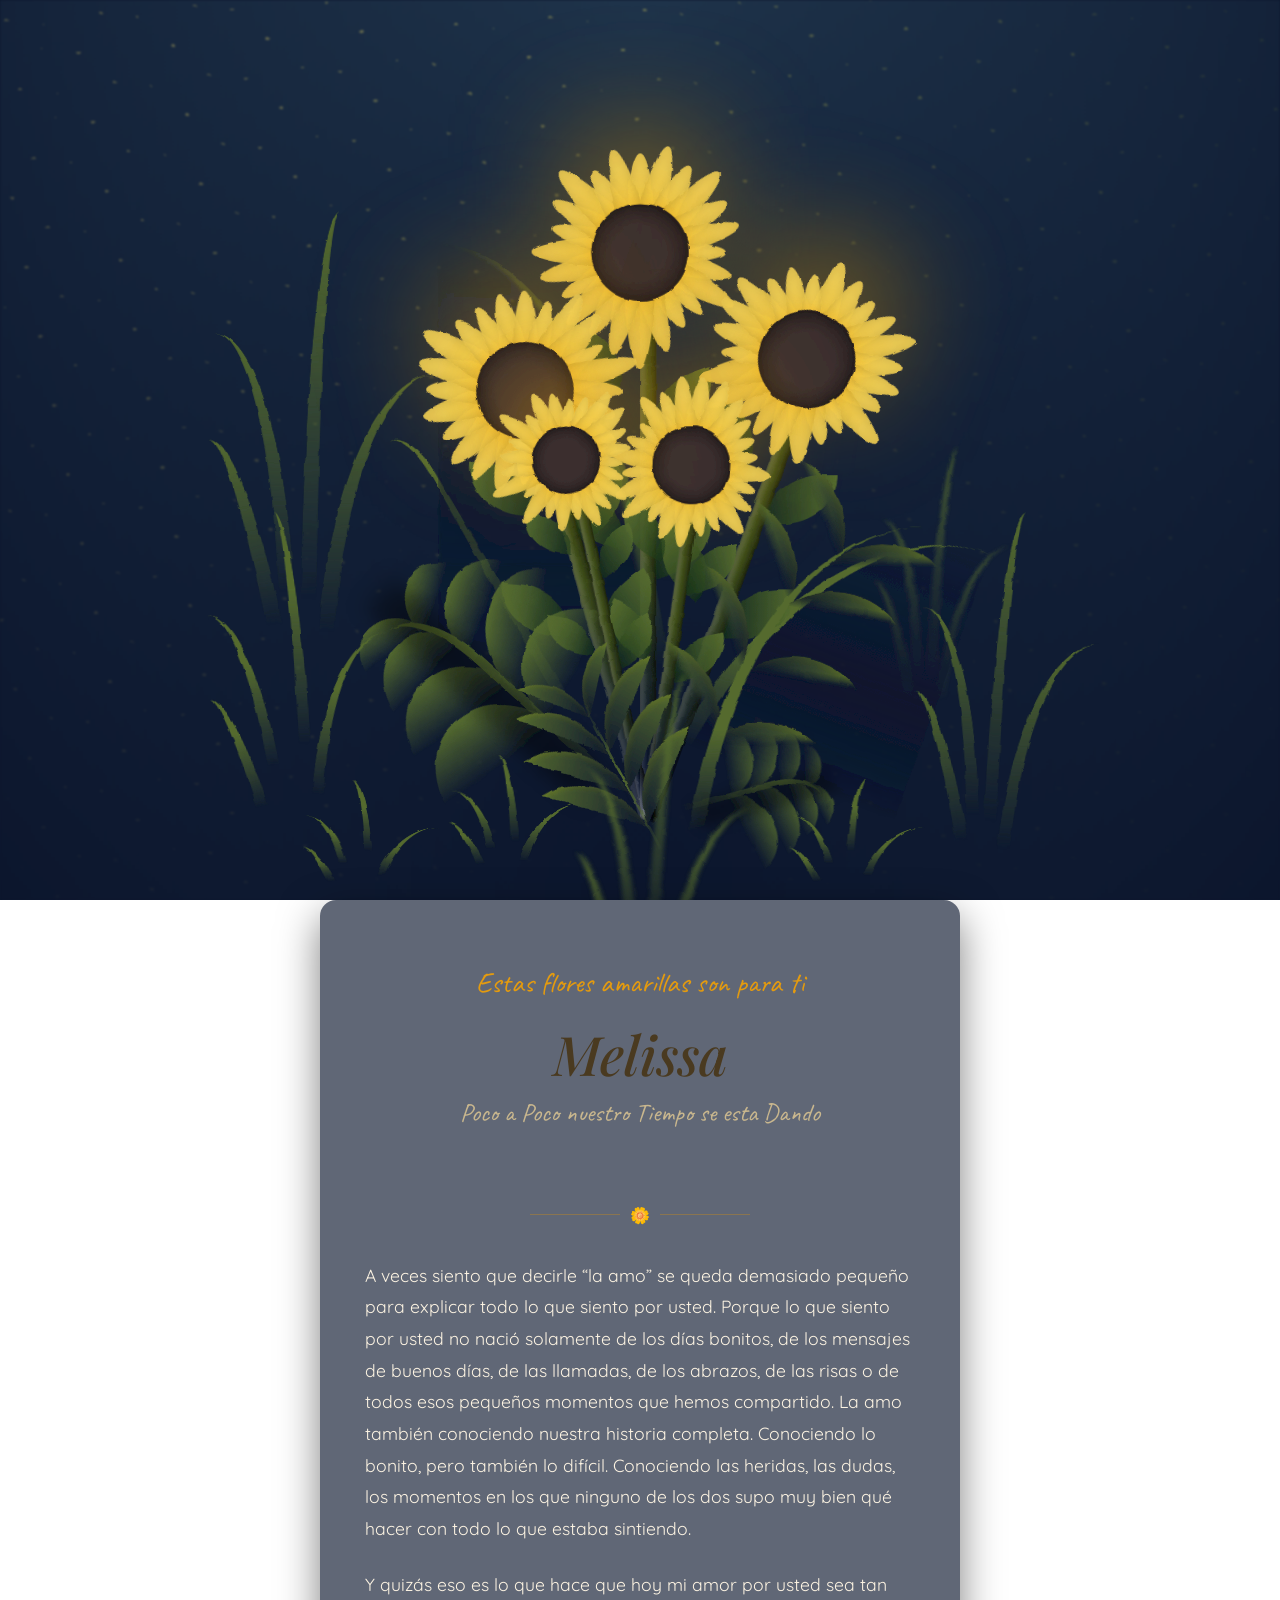
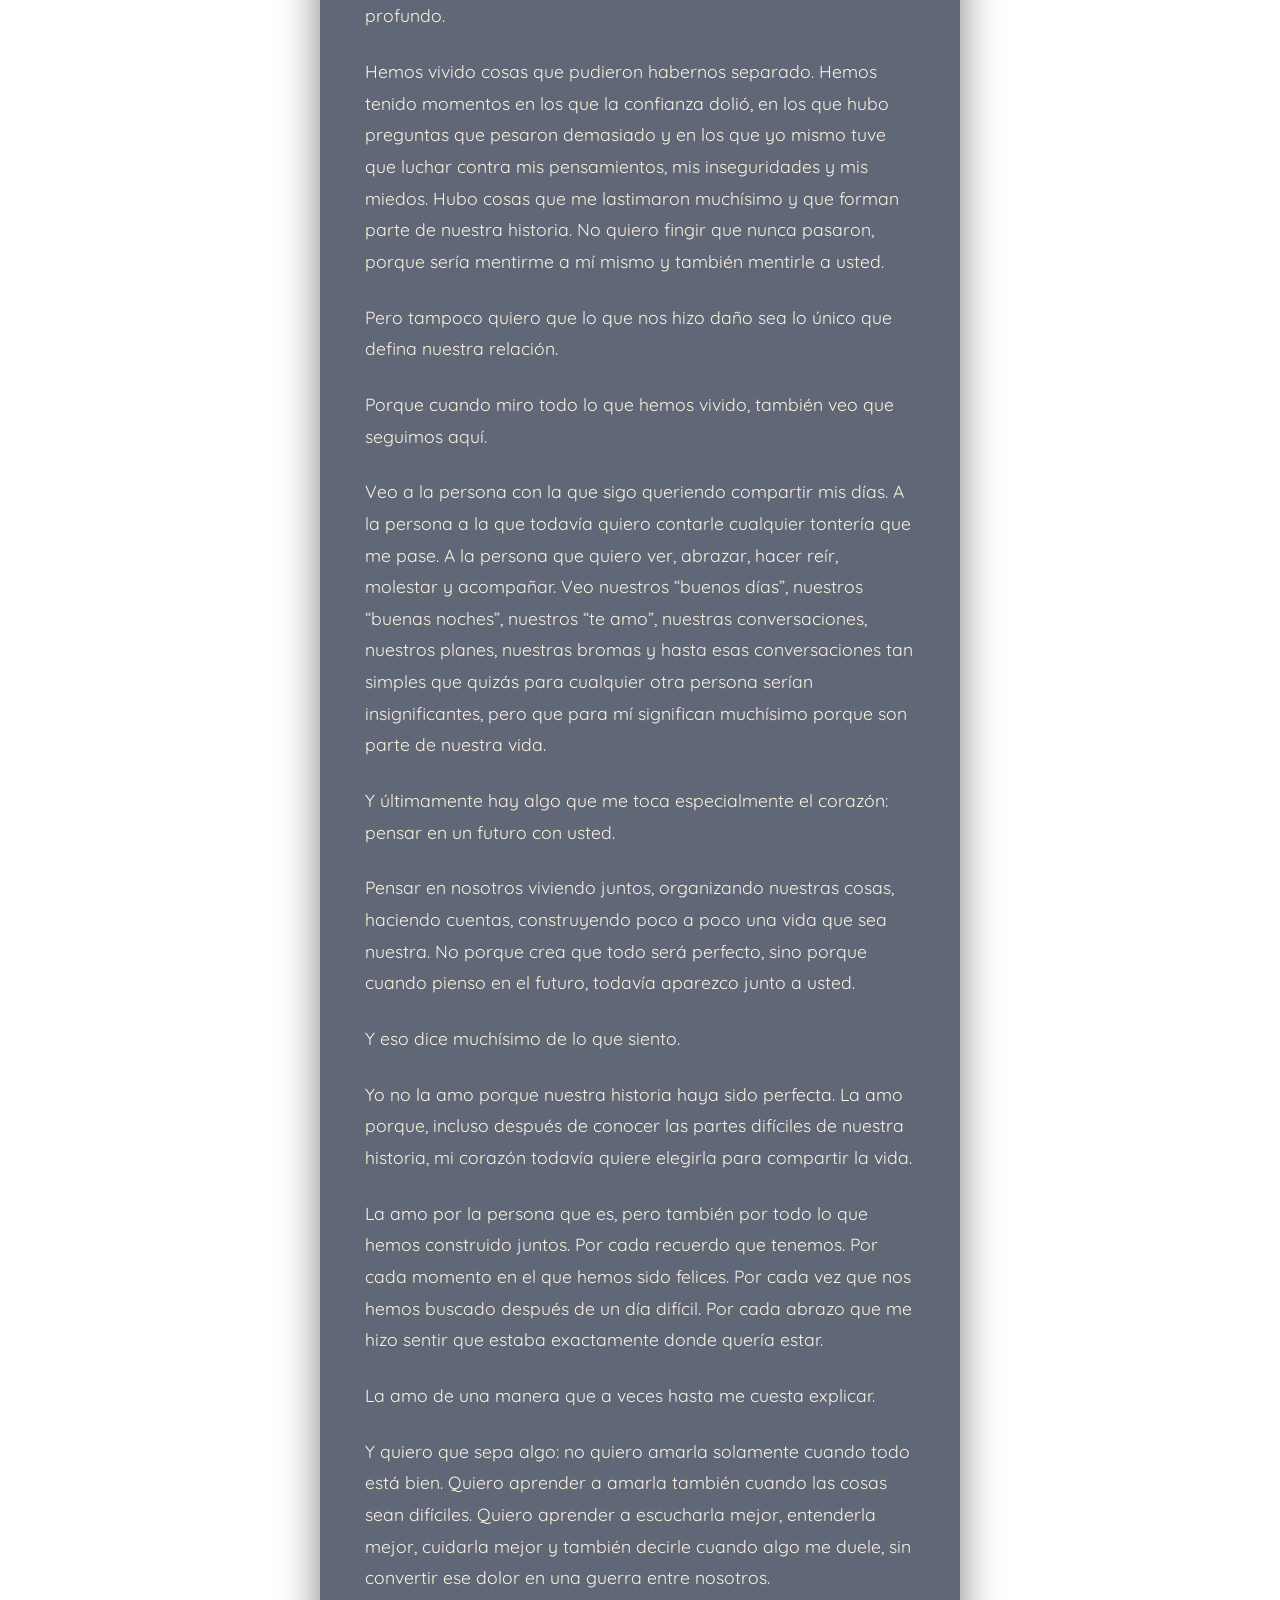
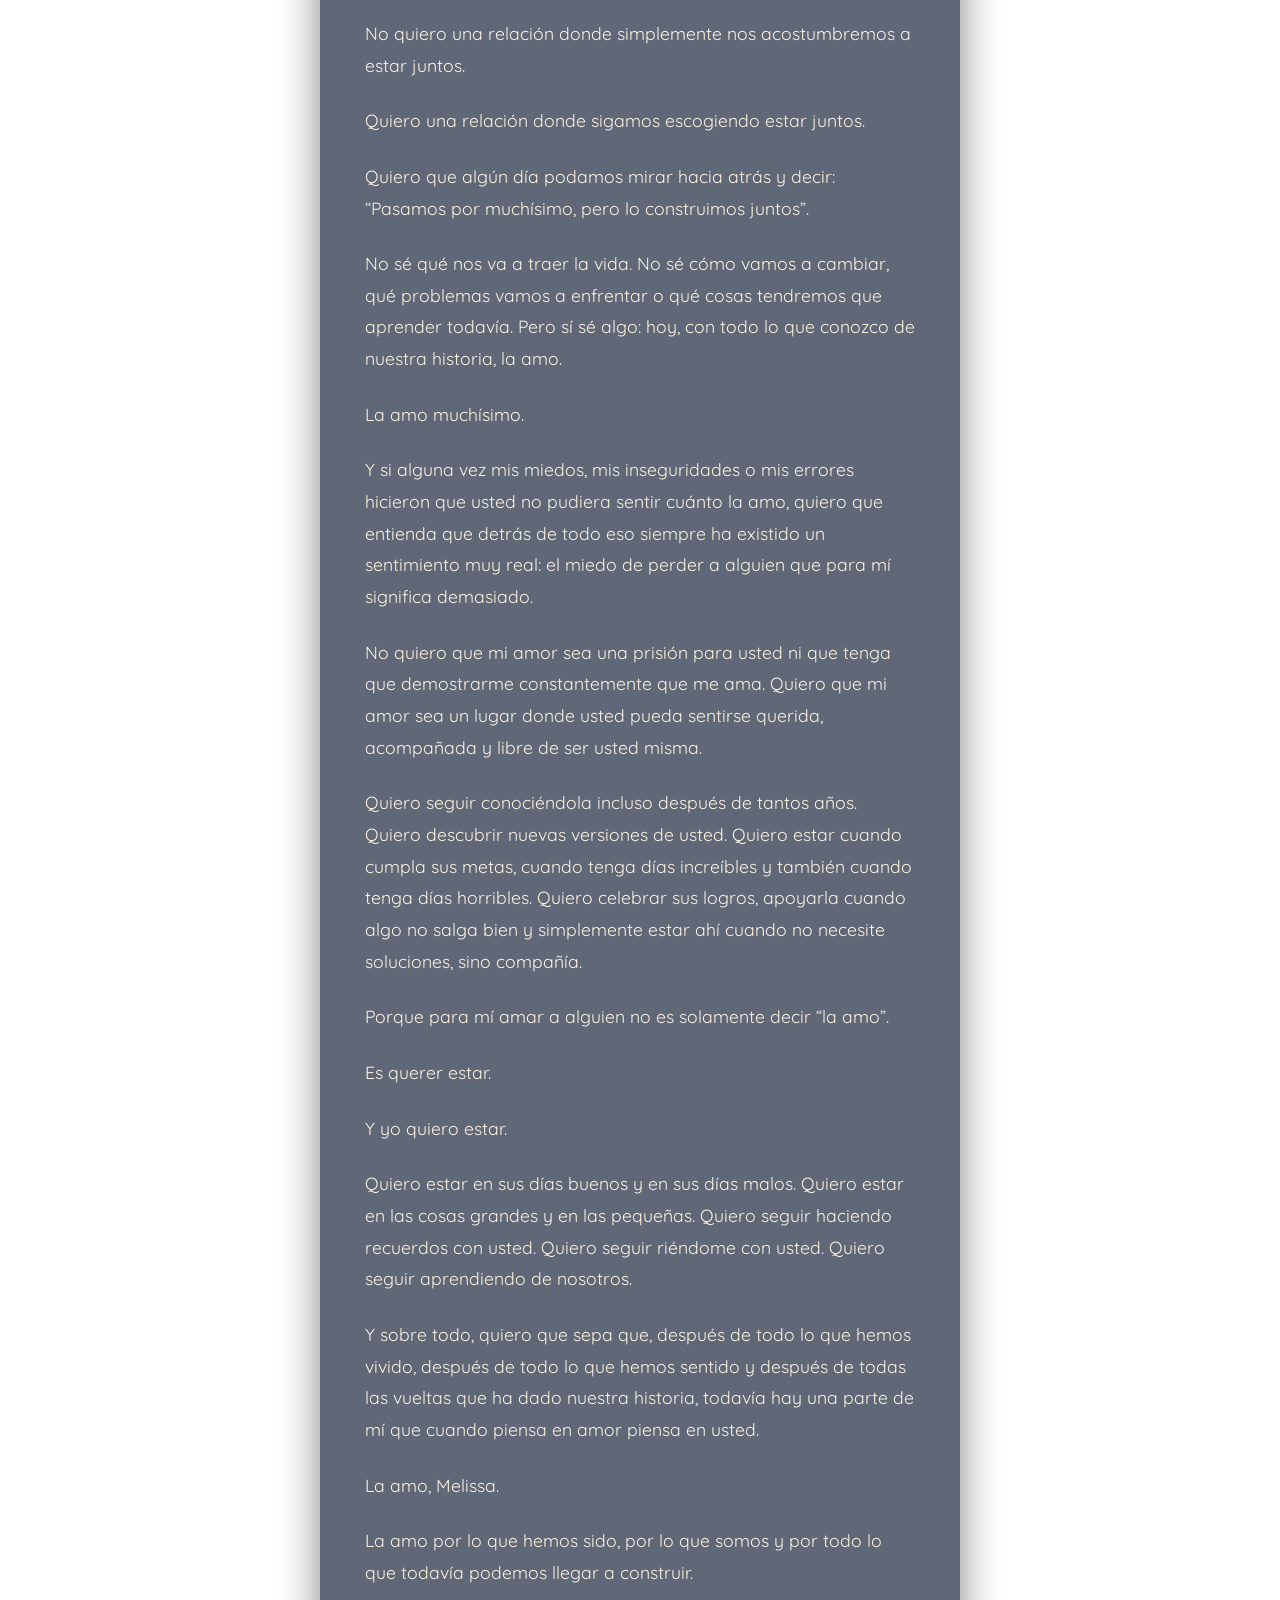
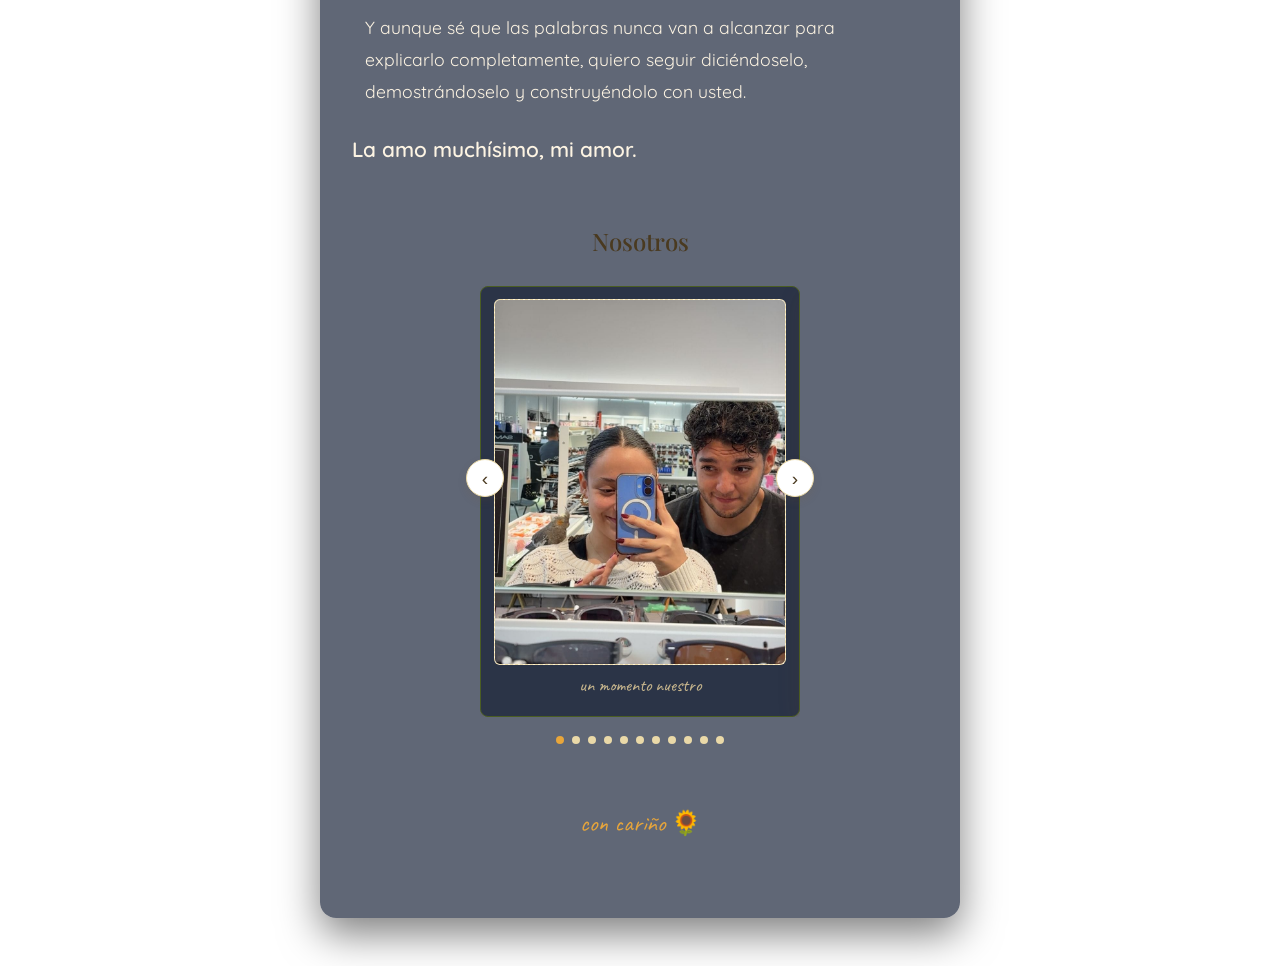
==== index.html @ 6f01a4aa "feat: carta de amor melissa con girasoles van gogh" ====
<!DOCTYPE html>
<html lang="es">

<head>
  <meta charset="UTF-8">
  <meta name="viewport" content="width=device-width, initial-scale=1, viewport-fit=cover">
  <title>Para Melissa</title>
  <link rel="preconnect" href="https://fonts.googleapis.com">
  <link rel="preconnect" href="https://fonts.gstatic.com" crossorigin>
  <link
    href="https://fonts.googleapis.com/css2?family=Playfair+Display:ital,wght@0,500;0,600;1,500&family=Quicksand:wght@400;500;600&family=Caveat:wght@500;600&display=swap"
    rel="stylesheet">
  <link rel="stylesheet" href="van-gogh.css">
  <style>
    :root {
      --bg: #FFFBF1;
      --bg-soft: #FFF3D6;
      --ink: #4A3A20;
      --ink-soft: #8A7550;
      --petal: #F6C445;
      --petal-deep: #E8A63B;
      --center: #7A4E23;
      --leaf: #7A9459;
      --card: #FFFFFF;
      --line: #EAD9A8;
    }

    @media (prefers-color-scheme: dark) {
      :root:not([data-theme="light"]) {
        --bg: #241A0E;
        --bg-soft: #2E2110;
        --ink: #F5E9CE;
        --ink-soft: #C9B78E;
        --petal: #F2C24B;
        --petal-deep: #D99A2E;
        --center: #5A3A1C;
        --leaf: #6E8A52;
        --card: #2C2113;
        --line: #4A3A20;
      }
    }

    :root[data-theme="dark"] {
      --bg: #241A0E;
      --bg-soft: #2E2110;
      --ink: #F5E9CE;
      --ink-soft: #C9B78E;
      --petal: #F2C24B;
      --petal-deep: #D99A2E;
      --center: #5A3A1C;
      --leaf: #6E8A52;
      --card: #2C2113;
      --line: #4A3A20;
    }

    * {
      box-sizing: border-box;
    }

    html {
      scroll-padding-top: env(safe-area-inset-top, 0px);
    }

    body {
      margin: 0;
      background: transparent;
      color: #F5E9CE;
      font-family: 'Quicksand', sans-serif;
      padding-top: env(safe-area-inset-top, 0px);
      padding-bottom: env(safe-area-inset-bottom, 0px);
      overflow-x: hidden;
      position: relative;
    }

    .petal-field {
      position: fixed;
      inset: 0;
      pointer-events: none;
      z-index: 0;
    }

    .petal {
      position: absolute;
      top: -40px;
      opacity: 0.55;
      animation: fall linear infinite;
    }

    @keyframes fall {
      to {
        transform: translateY(110vh) rotate(300deg);
      }
    }

    @media (prefers-reduced-motion: reduce) {
      .petal {
        animation: none;
        display: none;
      }
    }

    main {
      position: relative;
      z-index: 1;
      max-width: 640px;
      margin: 100vh auto 3rem auto;
      padding: 4rem 2rem 5rem;
      background: rgba(12, 22, 45, 0.65);
      backdrop-filter: blur(8px);
      border-radius: 16px;
      box-shadow: 0 16px 40px rgba(0, 0, 0, 0.5);
      color: #F5E9CE;
    }

    main * {
      color: inherit;
    }

    .subtitle,
    .frame-caption {
      color: #C9B78E !important;
    }

    .divider {
      color: #8A7550 !important;
    }

    .divider .line {
      background: #8A7550 !important;
    }

    .frame {
      background: rgba(30, 40, 60, 0.8) !important;
      border-color: #4A5D23 !important;
    }

    header.hero {
      text-align: center;
      padding-bottom: 2.5rem;
    }

    .flower-mark {
      width: 200px;
      height: 200px;
      margin: 0 auto 1.25rem;
      filter: drop-shadow(0 12px 24px rgba(122, 78, 35, 0.25));
      animation: float-flower 6s ease-in-out infinite;
      transition: filter 0.3s ease;
    }

    .flower-mark:hover {
      filter: drop-shadow(0 16px 32px rgba(232, 166, 59, 0.4)) brightness(1.05);
    }

    @keyframes float-flower {

      0%,
      100% {
        transform: translateY(0) rotate(0deg) scale(1);
      }

      50% {
        transform: translateY(-10px) rotate(4deg) scale(1.02);
      }
    }

    .fade-in {
      opacity: 0;
      animation: fadeIn 1.2s ease-out forwards;
    }

    .delay-1 {
      animation-delay: 0.2s;
    }

    .delay-2 {
      animation-delay: 0.4s;
    }

    .delay-3 {
      animation-delay: 0.6s;
    }

    .delay-4 {
      animation-delay: 0.8s;
    }

    @keyframes fadeIn {
      from {
        opacity: 0;
        transform: translateY(20px);
      }

      to {
        opacity: 1;
        transform: translateY(0);
      }
    }

    h1 {
      font-family: 'Playfair Display', serif;
      font-style: italic;
      font-weight: 500;
      font-size: clamp(2.4rem, 9vw, 3.4rem);
      margin: 0;
      color: var(--ink);
    }

    .subtitle {
      font-family: 'Caveat', cursive;
      font-size: 1.6rem;
      color: var(--petal-deep);
      margin-top: 0.4rem;
    }

    .divider {
      display: flex;
      align-items: center;
      justify-content: center;
      gap: 0.6rem;
      margin: 2.2rem 0;
      color: var(--line);
    }

    .divider .line {
      flex: 1;
      max-width: 90px;
      height: 1px;
      background: var(--line);
    }

    .quote {
      text-align: center;
      font-family: 'Playfair Display', serif;
      font-size: clamp(1.3rem, 5vw, 1.7rem);
      line-height: 1.5;
      color: var(--ink);
      margin: 0 auto 1.8rem;
      max-width: 30ch;
    }

    p.note {
      text-align: left;
      font-size: 1.1rem;
      line-height: 1.8;
      color: #FDF4E3;
      max-width: 55ch;
      margin: 0 auto 1.5rem auto;
    }

    section.gallery {
      margin-top: 3.5rem;
    }

    .gallery h2 {
      text-align: center;
      font-family: 'Playfair Display', serif;
      font-weight: 500;
      font-size: 1.5rem;
      margin-bottom: 1.8rem;
      color: var(--ink);
    }

    .carousel {
      position: relative;
      max-width: 320px;
      margin: 0 auto;
    }

    .carousel-track {
      display: flex;
      overflow-x: auto;
      scroll-snap-type: x mandatory;
      scroll-behavior: smooth;
      -webkit-overflow-scrolling: touch;
      gap: 0;
      border-radius: 4px;
      scrollbar-width: none;
    }

    .carousel-track::-webkit-scrollbar {
      display: none;
    }

    .frame {
      flex: 0 0 100%;
      scroll-snap-align: center;
      background: var(--card);
      border: 1px solid var(--line);
      border-radius: 8px;
      padding: 0.8rem 0.8rem 1.2rem;
      box-shadow: 0 8px 24px rgba(122, 78, 35, 0.12);
      transition: transform 0.3s ease, box-shadow 0.3s ease;
    }

    .frame:hover {
      transform: translateY(-4px);
      box-shadow: 0 12px 32px rgba(122, 78, 35, 0.2);
    }

    .car-btn {
      position: absolute;
      top: 42%;
      transform: translateY(-50%);
      width: 38px;
      height: 38px;
      border-radius: 50%;
      border: 1px solid var(--line);
      background: var(--card);
      color: var(--ink);
      font-size: 1.2rem;
      line-height: 1;
      cursor: pointer;
      display: flex;
      align-items: center;
      justify-content: center;
      box-shadow: 0 4px 10px rgba(122, 78, 35, 0.12);
    }

    .car-btn.prev {
      left: -14px;
    }

    .car-btn.next {
      right: -14px;
    }

    .car-btn:focus-visible {
      outline: 2px solid var(--petal-deep);
      outline-offset: 2px;
    }

    .dots {
      display: flex;
      justify-content: center;
      gap: 0.5rem;
      margin-top: 1.2rem;
      flex-wrap: wrap;
      max-width: 280px;
      margin-inline: auto;
    }

    .dot {
      width: 8px;
      height: 8px;
      border-radius: 50%;
      background: var(--line);
      border: none;
      padding: 0;
      cursor: pointer;
    }

    .dot.active {
      background: var(--petal-deep);
    }

    .frame-photo {
      aspect-ratio: 4 / 5;
      border: 1.5px dashed var(--line);
      border-radius: 6px;
      display: flex;
      align-items: center;
      justify-content: center;
      background: var(--bg-soft);
      overflow: hidden;
      position: relative;
    }

    .frame-photo::after {
      content: '';
      position: absolute;
      inset: 0;
      box-shadow: inset 0 0 20px rgba(0, 0, 0, 0.05);
      pointer-events: none;
      border-radius: 6px;
    }

    .frame-photo img {
      width: 100%;
      height: 100%;
      object-fit: cover;
      display: block;
    }

    .frame-caption {
      text-align: center;
      font-family: 'Caveat', cursive;
      font-size: 1.15rem;
      color: var(--ink-soft);
      margin-top: 0.5rem;
    }

    footer {
      text-align: center;
      margin-top: 4rem;
    }

    footer .sign {
      font-family: 'Caveat', cursive;
      font-size: 1.5rem;
      color: var(--petal-deep);
    }

    .click-heart {
      position: fixed;
      z-index: 5;
      pointer-events: none;
      will-change: transform, opacity;
    }
  </style>
</head>

<body>
  <div class="van-gogh-garden">
    <div class="night"></div>
    <svg style="width:0;height:0;position:absolute;">
      <filter id="van-gogh">
        <feTurbulence type="fractalNoise" baseFrequency="0.05" numOctaves="3" result="noise" />
        <feDisplacementMap in="SourceGraphic" in2="noise" scale="4" xChannelSelector="R" yChannelSelector="G" />
      </filter>
    </svg>
    <div class="flowers">
      <div class="flower flower--1">
        <div class="flower__leafs flower__leafs--1">
          <div class="flower__white-circle"></div>
          <div class="flower__light flower__light--1"></div>
          <div class="flower__light flower__light--2"></div>
          <div class="flower__light flower__light--3"></div>
          <div class="flower__light flower__light--4"></div>
          <div class="flower__light flower__light--5"></div>
          <div class="flower__light flower__light--6"></div>
          <div class="flower__light flower__light--7"></div>
          <div class="flower__light flower__light--8"></div>
        </div>
        <div class="flower__line">
          <div class="flower__line__leaf flower__line__leaf--1"></div>
          <div class="flower__line__leaf flower__line__leaf--2"></div>
          <div class="flower__line__leaf flower__line__leaf--3"></div>
          <div class="flower__line__leaf flower__line__leaf--4"></div>
          <div class="flower__line__leaf flower__line__leaf--5"></div>
          <div class="flower__line__leaf flower__line__leaf--6"></div>
        </div>
      </div>
      <div class="flower flower--2">
        <div class="flower__leafs flower__leafs--2">
          <div class="flower__white-circle"></div>
          <div class="flower__light flower__light--1"></div>
          <div class="flower__light flower__light--2"></div>
          <div class="flower__light flower__light--3"></div>
          <div class="flower__light flower__light--4"></div>
          <div class="flower__light flower__light--5"></div>
          <div class="flower__light flower__light--6"></div>
          <div class="flower__light flower__light--7"></div>
          <div class="flower__light flower__light--8"></div>
        </div>
        <div class="flower__line">
          <div class="flower__line__leaf flower__line__leaf--1"></div>
          <div class="flower__line__leaf flower__line__leaf--2"></div>
          <div class="flower__line__leaf flower__line__leaf--3"></div>
          <div class="flower__line__leaf flower__line__leaf--4"></div>
        </div>
      </div>
      <div class="flower flower--3">
        <div class="flower__leafs flower__leafs--3">
          <div class="flower__white-circle"></div>
          <div class="flower__light flower__light--1"></div>
          <div class="flower__light flower__light--2"></div>
          <div class="flower__light flower__light--3"></div>
          <div class="flower__light flower__light--4"></div>
          <div class="flower__light flower__light--5"></div>
          <div class="flower__light flower__light--6"></div>
          <div class="flower__light flower__light--7"></div>
          <div class="flower__light flower__light--8"></div>
        </div>
        <div class="flower__line">
          <div class="flower__line__leaf flower__line__leaf--1"></div>
          <div class="flower__line__leaf flower__line__leaf--2"></div>
          <div class="flower__line__leaf flower__line__leaf--3"></div>
          <div class="flower__line__leaf flower__line__leaf--4"></div>
        </div>
      </div>
      <div class="flower flower--4">
        <div class="flower__leafs flower__leafs--4">
          <div class="flower__white-circle"></div>
          <div class="flower__light flower__light--1"></div>
          <div class="flower__light flower__light--2"></div>
          <div class="flower__light flower__light--3"></div>
          <div class="flower__light flower__light--4"></div>
          <div class="flower__light flower__light--5"></div>
          <div class="flower__light flower__light--6"></div>
          <div class="flower__light flower__light--7"></div>
          <div class="flower__light flower__light--8"></div>
        </div>
        <div class="flower__line">
          <div class="flower__line__leaf flower__line__leaf--1"></div>
          <div class="flower__line__leaf flower__line__leaf--2"></div>
          <div class="flower__line__leaf flower__line__leaf--3"></div>
          <div class="flower__line__leaf flower__line__leaf--4"></div>
        </div>
      </div>
      <div class="flower flower--5">
        <div class="flower__leafs flower__leafs--5">
          <div class="flower__white-circle"></div>
          <div class="flower__light flower__light--1"></div>
          <div class="flower__light flower__light--2"></div>
          <div class="flower__light flower__light--3"></div>
          <div class="flower__light flower__light--4"></div>
          <div class="flower__light flower__light--5"></div>
          <div class="flower__light flower__light--6"></div>
          <div class="flower__light flower__light--7"></div>
          <div class="flower__light flower__light--8"></div>
        </div>
        <div class="flower__line">
          <div class="flower__line__leaf flower__line__leaf--1"></div>
          <div class="flower__line__leaf flower__line__leaf--2"></div>
          <div class="flower__line__leaf flower__line__leaf--3"></div>
          <div class="flower__line__leaf flower__line__leaf--4"></div>
        </div>
      </div>
      <div class="grow-ans" style="--d:1.2s">
        <div class="flower__g-long">
          <div class="flower__g-long__top"></div>
          <div class="flower__g-long__bottom"></div>
        </div>
      </div>
      <div class="growing-grass">
        <div class="flower__grass flower__grass--1">
          <div class="flower__grass--top"></div>
          <div class="flower__grass--bottom"></div>
          <div class="flower__grass__leaf flower__grass__leaf--1"></div>
          <div class="flower__grass__leaf flower__grass__leaf--2"></div>
          <div class="flower__grass__leaf flower__grass__leaf--3"></div>
          <div class="flower__grass__leaf flower__grass__leaf--4"></div>
          <div class="flower__grass__leaf flower__grass__leaf--5"></div>
          <div class="flower__grass__leaf flower__grass__leaf--6"></div>
          <div class="flower__grass__leaf flower__grass__leaf--7"></div>
          <div class="flower__grass__leaf flower__grass__leaf--8"></div>
          <div class="flower__grass__overlay"></div>
        </div>
      </div>
      <div class="growing-grass">
        <div class="flower__grass flower__grass--2">
          <div class="flower__grass--top"></div>
          <div class="flower__grass--bottom"></div>
          <div class="flower__grass__leaf flower__grass__leaf--1"></div>
          <div class="flower__grass__leaf flower__grass__leaf--2"></div>
          <div class="flower__grass__leaf flower__grass__leaf--3"></div>
          <div class="flower__grass__leaf flower__grass__leaf--4"></div>
          <div class="flower__grass__leaf flower__grass__leaf--5"></div>
          <div class="flower__grass__leaf flower__grass__leaf--6"></div>
          <div class="flower__grass__leaf flower__grass__leaf--7"></div>
          <div class="flower__grass__leaf flower__grass__leaf--8"></div>
          <div class="flower__grass__overlay"></div>
        </div>
      </div>
      <div class="grow-ans" style="--d:2.4s">
        <div class="flower__g-right flower__g-right--1">
          <div class="leaf"></div>
        </div>
      </div>
      <div class="grow-ans" style="--d:2.8s">
        <div class="flower__g-right flower__g-right--2">
          <div class="leaf"></div>
        </div>
      </div>
      <div class="grow-ans" style="--d:2.8s">
        <div class="flower__g-front">
          <div class="flower__g-front__leaf-wrapper flower__g-front__leaf-wrapper--1">
            <div class="flower__g-front__leaf"></div>
          </div>
          <div class="flower__g-front__leaf-wrapper flower__g-front__leaf-wrapper--2">
            <div class="flower__g-front__leaf"></div>
          </div>
          <div class="flower__g-front__leaf-wrapper flower__g-front__leaf-wrapper--3">
            <div class="flower__g-front__leaf"></div>
          </div>
          <div class="flower__g-front__leaf-wrapper flower__g-front__leaf-wrapper--4">
            <div class="flower__g-front__leaf"></div>
          </div>
          <div class="flower__g-front__leaf-wrapper flower__g-front__leaf-wrapper--5">
            <div class="flower__g-front__leaf"></div>
          </div>
          <div class="flower__g-front__leaf-wrapper flower__g-front__leaf-wrapper--6">
            <div class="flower__g-front__leaf"></div>
          </div>
          <div class="flower__g-front__leaf-wrapper flower__g-front__leaf-wrapper--7">
            <div class="flower__g-front__leaf"></div>
          </div>
          <div class="flower__g-front__leaf-wrapper flower__g-front__leaf-wrapper--8">
            <div class="flower__g-front__leaf"></div>
          </div>
          <div class="flower__g-front__line"></div>
        </div>
      </div>
      <div class="grow-ans" style="--d:3.2s">
        <div class="flower__g-fr">
          <div class="leaf"></div>
          <div class="flower__g-fr__leaf flower__g-fr__leaf--1"></div>
          <div class="flower__g-fr__leaf flower__g-fr__leaf--2"></div>
          <div class="flower__g-fr__leaf flower__g-fr__leaf--3"></div>
          <div class="flower__g-fr__leaf flower__g-fr__leaf--4"></div>
          <div class="flower__g-fr__leaf flower__g-fr__leaf--5"></div>
          <div class="flower__g-fr__leaf flower__g-fr__leaf--6"></div>
          <div class="flower__g-fr__leaf flower__g-fr__leaf--7"></div>
          <div class="flower__g-fr__leaf flower__g-fr__leaf--8"></div>
        </div>
      </div>
      <div class="long-g long-g--0">
        <div class="grow-ans" style="--d:3s">
          <div class="leaf leaf--0"></div>
        </div>
        <div class="grow-ans" style="--d:2.2s">
          <div class="leaf leaf--1"></div>
        </div>
        <div class="grow-ans" style="--d:3.4s">
          <div class="leaf leaf--2"></div>
        </div>
        <div class="grow-ans" style="--d:3.6s">
          <div class="leaf leaf--3"></div>
        </div>
      </div>
      <div class="long-g long-g--1">
        <div class="grow-ans" style="--d:3.6s">
          <div class="leaf leaf--0"></div>
        </div>
        <div class="grow-ans" style="--d:3.8s">
          <div class="leaf leaf--1"></div>
        </div>
        <div class="grow-ans" style="--d:4s">
          <div class="leaf leaf--2"></div>
        </div>
        <div class="grow-ans" style="--d:4.2s">
          <div class="leaf leaf--3"></div>
        </div>
      </div>
      <div class="long-g long-g--2">
        <div class="grow-ans" style="--d:4s">
          <div class="leaf leaf--0"></div>
        </div>
        <div class="grow-ans" style="--d:4.2s">
          <div class="leaf leaf--1"></div>
        </div>
        <div class="grow-ans" style="--d:4.4s">
          <div class="leaf leaf--2"></div>
        </div>
        <div class="grow-ans" style="--d:4.6s">
          <div class="leaf leaf--3"></div>
        </div>
      </div>
      <div class="long-g long-g--3">
        <div class="grow-ans" style="--d:4s">
          <div class="leaf leaf--0"></div>
        </div>
        <div class="grow-ans" style="--d:4.2s">
          <div class="leaf leaf--1"></div>
        </div>
        <div class="grow-ans" style="--d:3s">
          <div class="leaf leaf--2"></div>
        </div>
        <div class="grow-ans" style="--d:3.6s">
          <div class="leaf leaf--3"></div>
        </div>
      </div>
      <div class="long-g long-g--4">
        <div class="grow-ans" style="--d:4s">
          <div class="leaf leaf--0"></div>
        </div>
        <div class="grow-ans" style="--d:4.2s">
          <div class="leaf leaf--1"></div>
        </div>
        <div class="grow-ans" style="--d:3s">
          <div class="leaf leaf--2"></div>
        </div>
        <div class="grow-ans" style="--d:3.6s">
          <div class="leaf leaf--3"></div>
        </div>
      </div>
      <div class="long-g long-g--5">
        <div class="grow-ans" style="--d:4s">
          <div class="leaf leaf--0"></div>
        </div>
        <div class="grow-ans" style="--d:4.2s">
          <div class="leaf leaf--1"></div>
        </div>
        <div class="grow-ans" style="--d:3s">
          <div class="leaf leaf--2"></div>
        </div>
        <div class="grow-ans" style="--d:3.6s">
          <div class="leaf leaf--3"></div>
        </div>
      </div>
      <div class="long-g long-g--6">
        <div class="grow-ans" style="--d:4.2s">
          <div class="leaf leaf--0"></div>
        </div>
        <div class="grow-ans" style="--d:4.4s">
          <div class="leaf leaf--1"></div>
        </div>
        <div class="grow-ans" style="--d:4.6s">
          <div class="leaf leaf--2"></div>
        </div>
        <div class="grow-ans" style="--d:4.8s">
          <div class="leaf leaf--3"></div>
        </div>
      </div>
      <div class="long-g long-g--7">
        <div class="grow-ans" style="--d:3s">
          <div class="leaf leaf--0"></div>
        </div>
        <div class="grow-ans" style="--d:3.2s">
          <div class="leaf leaf--1"></div>
        </div>
        <div class="grow-ans" style="--d:3.5s">
          <div class="leaf leaf--2"></div>
        </div>
        <div class="grow-ans" style="--d:3.6s">
          <div class="leaf leaf--3"></div>
        </div>
      </div>
    </div>
  </div>

  <div class="petal-field" id="petalField" aria-hidden="true"></div>

  <main>
    <header class="hero fade-in">
      <div class="message fade-in delay-1"
        style="font-family: 'Caveat', cursive; font-size: 1.8rem; color: #E49B0F; margin-bottom: 1rem;">Estas flores
        amarillas son para ti</div>
      <h1 class="fade-in delay-1">Melissa</h1>
      <div class="subtitle fade-in delay-1">Poco a Poco nuestro Tiempo se esta Dando</div>
    </header>

    <div class="divider fade-in delay-2"><span class="line"></span>🌼<span class="line"></span></div>


    <p class="note fade-in delay-2">A veces siento que decirle “la amo” se queda demasiado pequeño para explicar todo lo
      que siento por usted. Porque lo que siento por usted no nació solamente de los días bonitos, de los mensajes de
      buenos días, de las llamadas, de los abrazos, de las risas o de todos esos pequeños momentos que hemos compartido.
      La amo también conociendo nuestra historia completa. Conociendo lo bonito, pero también lo difícil. Conociendo las
      heridas, las dudas, los momentos en los que ninguno de los dos supo muy bien qué hacer con todo lo que estaba
      sintiendo.</p>

    <p class="note fade-in delay-3">Y quizás eso es lo que hace que hoy mi amor por usted sea tan profundo.</p>

    <p class="note fade-in delay-3">Hemos vivido cosas que pudieron habernos separado. Hemos tenido momentos en los que
      la confianza dolió, en los que hubo preguntas que pesaron demasiado y en los que yo mismo tuve que luchar contra
      mis pensamientos, mis inseguridades y mis miedos. Hubo cosas que me lastimaron muchísimo y que forman parte de
      nuestra historia. No quiero fingir que nunca pasaron, porque sería mentirme a mí mismo y también mentirle a usted.
    </p>

    <p class="note fade-in delay-3">Pero tampoco quiero que lo que nos hizo daño sea lo único que defina nuestra
      relación.</p>

    <p class="note fade-in delay-3">Porque cuando miro todo lo que hemos vivido, también veo que seguimos aquí.</p>

    <p class="note fade-in delay-4">Veo a la persona con la que sigo queriendo compartir mis días. A la persona a la que
      todavía quiero contarle cualquier tontería que me pase. A la persona que quiero ver, abrazar, hacer reír, molestar
      y acompañar. Veo nuestros “buenos días”, nuestros “buenas noches”, nuestros “te amo”, nuestras conversaciones,
      nuestros planes, nuestras bromas y hasta esas conversaciones tan simples que quizás para cualquier otra persona
      serían insignificantes, pero que para mí significan muchísimo porque son parte de nuestra vida.</p>

    <p class="note fade-in delay-4">Y últimamente hay algo que me toca especialmente el corazón: pensar en un futuro con
      usted.</p>

    <p class="note fade-in delay-4">Pensar en nosotros viviendo juntos, organizando nuestras cosas, haciendo cuentas,
      construyendo poco a poco una vida que sea nuestra. No porque crea que todo será perfecto, sino porque cuando
      pienso en el futuro, todavía aparezco junto a usted.</p>

    <p class="note fade-in delay-4">Y eso dice muchísimo de lo que siento.</p>

    <p class="note fade-in delay-5">Yo no la amo porque nuestra historia haya sido perfecta. La amo porque, incluso
      después de conocer las partes difíciles de nuestra historia, mi corazón todavía quiere elegirla para compartir la
      vida.</p>

    <p class="note fade-in delay-5">La amo por la persona que es, pero también por todo lo que hemos construido juntos.
      Por cada recuerdo que tenemos. Por cada momento en el que hemos sido felices. Por cada vez que nos hemos buscado
      después de un día difícil. Por cada abrazo que me hizo sentir que estaba exactamente donde quería estar.</p>

    <p class="note fade-in delay-5">La amo de una manera que a veces hasta me cuesta explicar.</p>

    <p class="note fade-in delay-5">Y quiero que sepa algo: no quiero amarla solamente cuando todo está bien. Quiero
      aprender a amarla también cuando las cosas sean difíciles. Quiero aprender a escucharla mejor, entenderla mejor,
      cuidarla mejor y también decirle cuando algo me duele, sin convertir ese dolor en una guerra entre nosotros.</p>

    <p class="note fade-in delay-6">No quiero una relación donde simplemente nos acostumbremos a estar juntos.</p>

    <p class="note fade-in delay-6">Quiero una relación donde sigamos escogiendo estar juntos.</p>

    <p class="note fade-in delay-6">Quiero que algún día podamos mirar hacia atrás y decir: “Pasamos por muchísimo, pero
      lo construimos juntos”.</p>

    <p class="note fade-in delay-6">No sé qué nos va a traer la vida. No sé cómo vamos a cambiar, qué problemas vamos a
      enfrentar o qué cosas tendremos que aprender todavía. Pero sí sé algo: hoy, con todo lo que conozco de nuestra
      historia, la amo.</p>

    <p class="note fade-in delay-6">La amo muchísimo.</p>

    <p class="note fade-in delay-7">Y si alguna vez mis miedos, mis inseguridades o mis errores hicieron que usted no
      pudiera sentir cuánto la amo, quiero que entienda que detrás de todo eso siempre ha existido un sentimiento muy
      real: el miedo de perder a alguien que para mí significa demasiado.</p>

    <p class="note fade-in delay-7">No quiero que mi amor sea una prisión para usted ni que tenga que demostrarme
      constantemente que me ama. Quiero que mi amor sea un lugar donde usted pueda sentirse querida, acompañada y libre
      de ser usted misma.</p>

    <p class="note fade-in delay-7">Quiero seguir conociéndola incluso después de tantos años. Quiero descubrir nuevas
      versiones de usted. Quiero estar cuando cumpla sus metas, cuando tenga días increíbles y también cuando tenga días
      horribles. Quiero celebrar sus logros, apoyarla cuando algo no salga bien y simplemente estar ahí cuando no
      necesite soluciones, sino compañía.</p>

    <p class="note fade-in delay-8">Porque para mí amar a alguien no es solamente decir “la amo”.</p>

    <p class="note fade-in delay-8">Es querer estar.</p>

    <p class="note fade-in delay-8">Y yo quiero estar.</p>

    <p class="note fade-in delay-8">Quiero estar en sus días buenos y en sus días malos. Quiero estar en las cosas
      grandes y en las pequeñas. Quiero seguir haciendo recuerdos con usted. Quiero seguir riéndome con usted. Quiero
      seguir aprendiendo de nosotros.</p>

    <p class="note fade-in delay-9">Y sobre todo, quiero que sepa que, después de todo lo que hemos vivido, después de
      todo lo que hemos sentido y después de todas las vueltas que ha dado nuestra historia, todavía hay una parte de mí
      que cuando piensa en amor piensa en usted.</p>

    <p class="note fade-in delay-9">La amo, Melissa.</p>

    <p class="note fade-in delay-9">La amo por lo que hemos sido, por lo que somos y por todo lo que todavía podemos
      llegar a construir.</p>

    <p class="note fade-in delay-9">Y aunque sé que las palabras nunca van a alcanzar para explicarlo completamente,
      quiero seguir diciéndoselo, demostrándoselo y construyéndolo con usted.</p>

    <p class="note fade-in delay-9" style="font-weight: 600; font-size: 1.3rem;">La amo muchísimo, mi amor.</p>

    <section class="gallery fade-in delay-4">
      <h2>Nosotros</h2>
      <div class="carousel">
        <div class="carousel-track" id="carouselTrack">
          <div class="frame">
            <div class="frame-photo"><img src="photos/1.jpeg" alt="Nosotros"></div>
            <div class="frame-caption">un momento nuestro</div>
          </div>
          <div class="frame">
            <div class="frame-photo"><img src="photos/2.jpeg" alt="Nosotros"></div>
            <div class="frame-caption">nuestra luz</div>
          </div>
          <div class="frame">
            <div class="frame-photo"><img src="photos/3.jpeg" alt="Nosotros"></div>
            <div class="frame-caption">juntos</div>
          </div>
          <div class="frame">
            <div class="frame-photo"><img src="photos/4.jpeg" alt="Nosotros"></div>
            <div class="frame-caption">sonrisas</div>
          </div>
          <div class="frame">
            <div class="frame-photo"><img src="photos/5.jpeg" alt="Nosotros"></div>
            <div class="frame-caption">recuerdos</div>
          </div>
          <div class="frame">
            <div class="frame-photo"><img src="photos/6.jpeg" alt="Nosotros"></div>
            <div class="frame-caption">magia</div>
          </div>
          <div class="frame">
            <div class="frame-photo"><img src="photos/7.jpeg" alt="Nosotros"></div>
            <div class="frame-caption">compañía</div>
          </div>
          <div class="frame">
            <div class="frame-photo"><img src="photos/8.jpeg" alt="Nosotros"></div>
            <div class="frame-caption">alegría</div>
          </div>
          <div class="frame">
            <div class="frame-photo"><img src="photos/9.jpeg" alt="Nosotros"></div>
            <div class="frame-caption">paz</div>
          </div>
          <div class="frame">
            <div class="frame-photo"><img src="photos/10.jpeg" alt="Nosotros"></div>
            <div class="frame-caption">complicidad</div>
          </div>
          <div class="frame">
            <div class="frame-photo"><img src="photos/11.jpeg" alt="Nosotros"></div>
            <div class="frame-caption">y otro más</div>
          </div>
        </div>
        <button class="car-btn prev" id="carPrev" aria-label="Foto anterior">‹</button>
        <button class="car-btn next" id="carNext" aria-label="Foto siguiente">›</button>
        <div class="dots" id="carDots"></div>
      </div>
    </section>

    <footer>
      <div class="sign">con cariño 🌻</div>
    </footer>
  </main>

  <script>
    (function () {
      var field = document.getElementById('petalField');
      var reduce = window.matchMedia('(prefers-reduced-motion: reduce)').matches;
      if (reduce) return;
      var svgFlower = '<svg viewBox="0 0 40 40" width="100%" height="100%">' +
        '<g fill="var(--petal)">' +
        '<circle cx="20" cy="8" r="8"/>' +
        '<circle cx="31" cy="16" r="8"/>' +
        '<circle cx="27" cy="28" r="8"/>' +
        '<circle cx="13" cy="28" r="8"/>' +
        '<circle cx="9" cy="16" r="8"/>' +
        '</g>' +
        '<circle cx="20" cy="20" r="7" fill="var(--center)"/>' +
        '</svg>';

      for (var i = 0; i < 40; i++) {
        var p = document.createElement('div');
        p.className = 'petal';
        p.innerHTML = svgFlower;
        var size = 18 + Math.random() * 14;
        p.style.left = (Math.random() * 100) + 'vw';
        p.style.width = size + 'px';
        p.style.height = size + 'px';
        p.style.background = 'transparent';
        p.style.opacity = (0.5 + Math.random() * 0.4);
        p.style.animationDuration = (10 + Math.random() * 15) + 's';
        p.style.animationDelay = (Math.random() * -20) + 's';
        field.appendChild(p);
      }
    })();

    // Carrusel de fotos
    (function () {
      var track = document.getElementById('carouselTrack');
      var prev = document.getElementById('carPrev');
      var next = document.getElementById('carNext');
      var dotsWrap = document.getElementById('carDots');
      var frames = track.children;

      for (var i = 0; i < frames.length; i++) {
        var dot = document.createElement('button');
        dot.className = 'dot' + (i === 0 ? ' active' : '');
        dot.setAttribute('aria-label', 'Ir a la foto ' + (i + 1));
        (function (idx) {
          dot.addEventListener('click', function () { goTo(idx); });
        })(i);
        dotsWrap.appendChild(dot);
      }
      var dots = dotsWrap.children;

      function goTo(idx) {
        idx = Math.max(0, Math.min(frames.length - 1, idx));
        track.scrollTo({ left: idx * track.clientWidth, behavior: 'smooth' });
      }
      function currentIndex() {
        return Math.round(track.scrollLeft / track.clientWidth);
      }
      function updateDots() {
        var idx = currentIndex();
        for (var i = 0; i < dots.length; i++) {
          dots[i].classList.toggle('active', i === idx);
        }
      }

      prev.addEventListener('click', function () { goTo(currentIndex() - 1); });
      next.addEventListener('click', function () { goTo(currentIndex() + 1); });

      var scrollTimer;
      track.addEventListener('scroll', function () {
        clearTimeout(scrollTimer);
        scrollTimer = setTimeout(updateDots, 80);
      });
    })();

    // Corazones al hacer clic
    (function () {
      var reduce = window.matchMedia('(prefers-reduced-motion: reduce)').matches;
      var heartPath = 'M12 21s-7.5-4.35-10-9C0.3 8 2.8 4 7 4c2 0 3.7 1.1 5 3 1.3-1.9 3-3 5-3 4.2 0 6.7 4 5 8-2.5 4.65-10 9-10 9z';
      var colors = ['#E8607A', '#F2C24B', '#D9765A'];

      document.addEventListener('click', function (e) {
        if (e.target.closest('.car-btn') || e.target.closest('.dot')) return;
        var count = reduce ? 1 : 3 + Math.floor(Math.random() * 2);
        for (var i = 0; i < count; i++) {
          spawnHeart(e.clientX, e.clientY, reduce);
        }
      });

      function spawnHeart(x, y, reduce) {
        var size = 14 + Math.random() * 12;
        var el = document.createElementNS('http://www.w3.org/2000/svg', 'svg');
        el.setAttribute('viewBox', '0 0 24 24');
        el.setAttribute('width', size);
        el.setAttribute('height', size);
        el.classList.add('click-heart');
        el.style.left = x + 'px';
        el.style.top = y + 'px';
        el.style.transform = 'translate(-50%, -50%)';
        var path = document.createElementNS('http://www.w3.org/2000/svg', 'path');
        path.setAttribute('d', heartPath);
        path.setAttribute('fill', colors[Math.floor(Math.random() * colors.length)]);
        el.appendChild(path);
        document.body.appendChild(el);

        if (reduce) {
          setTimeout(function () { el.remove(); }, 500);
          return;
        }

        var dx = (Math.random() - 0.5) * 70;
        var dy = -(70 + Math.random() * 70);
        var anim = el.animate([
          { transform: 'translate(-50%, -50%) translate(0px, 0px) scale(0.5)', opacity: 1 },
          { transform: 'translate(-50%, -50%) translate(' + (dx * 0.6) + 'px, ' + (dy * 0.6) + 'px) scale(1)', opacity: 1, offset: 0.5 },
          { transform: 'translate(-50%, -50%) translate(' + dx + 'px, ' + dy + 'px) scale(0.85)', opacity: 0 }
        ], { duration: 850 + Math.random() * 350, easing: 'ease-out' });
        anim.onfinish = function () { el.remove(); };
      }
    })();
  </script>

  <script>
    // Generador de pétalos de Girasol estilo Van Gogh
    document.querySelectorAll('.flower__leafs').forEach(flower => {
      const numPetals = 24;
      const center = flower.querySelector('.flower__white-circle');

      for (let i = 0; i < numPetals; i++) {
        const petal = document.createElement('div');
        petal.classList.add('flower__leaf');

        const angle = i * (360 / numPetals);
        const rotateX = 10 + Math.random() * 20;
        const scale = 0.85 + Math.random() * 0.3;

        petal.style.transform = `translate(-50%, 0) rotate(${angle}deg) rotateX(${rotateX}deg) scale(${scale})`;

        flower.insertBefore(petal, center);
      }
    });
  </script>
</body>

</html>
---- van-gogh.css ----
/* van-gogh.css */

:root {
  --dark-color: #0c162d; /* Deep Starry Night blue */
  --leaf-color: #556b2f; /* Olive green for leaves */
  --petal-color: #f4c430; /* Mustard yellow */
  --petal-shadow: #e49b0f; /* Ochre */
}

.van-gogh-garden {
  position: fixed;
  inset: 0;
  display: flex;
  align-items: flex-end;
  justify-content: center;
  background-color: var(--dark-color);
  overflow: hidden;
  perspective: 1000px;
  z-index: -1; /* Goes behind the main content */
}

.van-gogh-garden * {
  padding: 0;
  margin: 0;
  box-sizing: border-box;
}

.night {
  position: absolute;
  left: 50%;
  top: 0;
  transform: translateX(-50%);
  width: 100%;
  height: 100%;
  filter: blur(0.1vmin);
  background-image: radial-gradient(ellipse at top, transparent 0%, var(--dark-color)), 
  radial-gradient(ellipse at bottom, var(--dark-color), rgba(145, 233, 255, 0.2)), 
  repeating-linear-gradient(220deg, var(--dark-color) 0px, var(--dark-color) 19px, transparent 19px, 
  transparent 22px), repeating-linear-gradient(189deg, var(--dark-color) 0px, var(--dark-color) 19px, 
  transparent 19px, transparent 22px), repeating-linear-gradient(148deg, var(--dark-color) 0px, 
  var(--dark-color) 19px, transparent 19px, transparent 22px), linear-gradient(90deg, #ffdb58, 
  #4b5320);
}

.flowers {
  position: relative;
  transform: scale(0.9);
  /* Apply a slight painted texture to everything */
  filter: url(#van-gogh);
}

.flower {
  position: absolute;
  bottom: 10vmin;
  transform-origin: bottom center;
  z-index: 10;
  --fl-speed: 0.8s;
}

.flower--1 {
  animation: moving-flower-1 4s linear infinite;
}
.flower--1 .flower__line {
  height: 70vmin;
  animation-delay: 0.3s;
}
.flower--1 .flower__line__leaf--1 {
  animation: blooming-leaf-right var(--fl-speed) 1.6s backwards;
}
.flower--1 .flower__line__leaf--2 {
  animation: blooming-leaf-right var(--fl-speed) 1.4s backwards;
}
.flower--1 .flower__line__leaf--3 {
  animation: blooming-leaf-left var(--fl-speed) 1.2s backwards;
}
.flower--1 .flower__line__leaf--4 {
  animation: blooming-leaf-left var(--fl-speed) 1s backwards;
}
.flower--1 .flower__line__leaf--5 {
  animation: blooming-leaf-right var(--fl-speed) 1.8s backwards;
}
.flower--1 .flower__line__leaf--6 {
  animation: blooming-leaf-left var(--fl-speed) 2s backwards;
}
.flower--2 {
  left: 50%;
  transform: rotate(20deg);
  animation: moving-flower-2 4s linear infinite;
}
.flower--2 .flower__line {
  height: 60vmin;
  animation-delay: 0.6s;
}
.flower--2 .flower__line__leaf--1 {
  animation: blooming-leaf-right var(--fl-speed) 1.9s backwards;
}
.flower--2 .flower__line__leaf--2 {
  animation: blooming-leaf-right var(--fl-speed) 1.7s backwards;
}
.flower--2 .flower__line__leaf--3 {
  animation: blooming-leaf-left var(--fl-speed) 1.5s backwards;
}
.flower--2 .flower__line__leaf--4 {
  animation: blooming-leaf-left var(--fl-speed) 1.3s backwards;
}
.flower--3 {
  left: 50%;
  transform: rotate(-15deg);
  animation: moving-flower-3 4s linear infinite;
}
.flower--3 .flower__line {
  animation-delay: 0.9s;
}
.flower--3 .flower__line__leaf--1 {
  animation: blooming-leaf-right var(--fl-speed) 2.5s backwards;
}
.flower--3 .flower__line__leaf--2 {
  animation: blooming-leaf-right var(--fl-speed) 2.3s backwards;
}
.flower--3 .flower__line__leaf--3 {
  animation: blooming-leaf-left var(--fl-speed) 2.1s backwards;
}
.flower--3 .flower__line__leaf--4 {
  animation: blooming-leaf-left var(--fl-speed) 1.9s backwards;
}

.flower--4 {
  left: 15%;
  transform: scale(0.8) rotate(8deg);
  animation: moving-flower-2 4.5s linear infinite;
}
.flower--4 .flower__line {
  height: 55vmin;
  animation-delay: 1.2s;
}
.flower--4 .flower__line__leaf--1 { animation: blooming-leaf-right var(--fl-speed) 2.5s backwards; }
.flower--4 .flower__line__leaf--2 { animation: blooming-leaf-right var(--fl-speed) 2.3s backwards; }
.flower--4 .flower__line__leaf--3 { animation: blooming-leaf-left var(--fl-speed) 2.1s backwards; }
.flower--4 .flower__line__leaf--4 { animation: blooming-leaf-left var(--fl-speed) 1.9s backwards; }

.flower--5 {
  left: 85%;
  transform: scale(0.7) rotate(-12deg);
  animation: moving-flower-3 4.2s linear infinite;
}
.flower--5 .flower__line {
  height: 65vmin;
  animation-delay: 1.4s;
}
.flower--5 .flower__line__leaf--1 { animation: blooming-leaf-right var(--fl-speed) 2.6s backwards; }
.flower--5 .flower__line__leaf--2 { animation: blooming-leaf-right var(--fl-speed) 2.4s backwards; }
.flower--5 .flower__line__leaf--3 { animation: blooming-leaf-left var(--fl-speed) 2.2s backwards; }
.flower--5 .flower__line__leaf--4 { animation: blooming-leaf-left var(--fl-speed) 2.0s backwards; }

.flower__leafs {
  position: relative;
  animation: blooming-flower 2s backwards;
}
.flower__leafs--1 { animation-delay: 1.1s; }
.flower__leafs--2 { animation-delay: 1.4s; }
.flower__leafs--3 { animation-delay: 1.7s; }
.flower__leafs--4 { animation-delay: 2.0s; }
.flower__leafs--5 { animation-delay: 2.2s; }

.flower__leafs::after {
  content: "";
  position: absolute;
  left: 0;
  top: 0;
  transform: translate(-50%, -100%);
  width: 12vmin;
  height: 12vmin;
  background-color: var(--petal-shadow);
  filter: blur(8vmin);
}

.flower__leaf {
  position: absolute;
  bottom: 0;
  left: 0;
  width: 3.5vmin;
  height: 13vmin;
  border-radius: 50% 50% 10% 10% / 100% 100% 0% 0%;
  background-color: var(--petal-shadow);
  background-image: linear-gradient(to top, var(--petal-color) 20%, #ffdb58 80%);
  transform-origin: bottom center;
  opacity: 0.95;
  box-shadow: inset 0 -2vmin 2vmin rgba(0, 0, 0, 0.3);
  z-index: 1;
}

/* Modificado para ser un centro grande de girasol estilo Van Gogh */
.flower__white-circle {
  position: absolute;
  left: -6vmin;
  top: -6vmin;
  width: 12vmin;
  height: 12vmin;
  border-radius: 50%;
  background-color: #3b2f2f;
  box-shadow: inset 0 0 10px #1a1515, 0 0 15px rgba(228, 155, 15, 0.4);
  z-index: 2;
}
.flower__white-circle::after {
  content: "";
  position: absolute;
  left: 50%;
  top: 50%;
  transform: translate(-50%, -50%);
  width: 100%;
  height: 100%;
  border-radius: inherit;
  background-image: radial-gradient(circle at center, transparent 40%, #201a1a 90%);
}

.flower__line {
  height: 55vmin;
  width: 2vmin; /* slightly thicker */
  background-image: linear-gradient(to left, rgba(0, 0, 0, 0.4), transparent, rgba(255, 255, 255, 0.2)), linear-gradient(to top, transparent 10%, #3e4d1a, #3e4d1a);
  box-shadow: inset 0 0 4px rgba(0, 0, 0, 0.5);
  animation: grow-flower-tree 4s backwards;
}

.flower__line__leaf {
  --w: 7vmin;
  --h: calc(var(--w) + 2vmin);
  position: absolute;
  top: 20%;
  left: 90%;
  width: var(--w);
  height: var(--h);
  border-top-right-radius: var(--h);
  border-bottom-left-radius: var(--h);
  background-image: linear-gradient(to top, rgba(20, 50, 20, 0.6), var(--leaf-color));
}

.flower__line__leaf--1 { transform: rotate(70deg) rotateY(30deg); }
.flower__line__leaf--2 { top: 45%; transform: rotate(70deg) rotateY(30deg); }
.flower__line__leaf--3, .flower__line__leaf--4, .flower__line__leaf--6 {
  border-top-right-radius: 0;
  border-bottom-left-radius: 0;
  border-top-left-radius: var(--h);
  border-bottom-right-radius: var(--h);
  left: -460%;
  top: 12%;
  transform: rotate(-70deg) rotateY(30deg);
}
.flower__line__leaf--4 { top: 40%; }
.flower__line__leaf--5 {
  top: 0;
  transform-origin: left;
  transform: rotate(70deg) rotateY(30deg) scale(0.6);
}
.flower__line__leaf--6 {
  top: -2%;
  left: -450%;
  transform-origin: right;
  transform: rotate(-70deg) rotateY(30deg) scale(0.6);
}

.flower__light {
  position: absolute;
  bottom: 0vmin;
  width: 1vmin;
  height: 1vmin;
  background-color: var(--petal-color);
  border-radius: 50%;
  filter: blur(0.2vmin);
  animation: light-ans 4s linear infinite backwards;
}
.flower__light:nth-child(odd) { background-color: #ffdb58; }
.flower__light--1 { left: -2vmin; animation-delay: 1s; }
.flower__light--2 { left: 3vmin; animation-delay: 0.5s; }
.flower__light--3 { left: -6vmin; animation-delay: 0.3s; }
.flower__light--4 { left: 6vmin; animation-delay: 0.9s; }
.flower__light--5 { left: -1vmin; animation-delay: 1.5s; }
.flower__light--6 { left: -4vmin; animation-delay: 3s; }
.flower__light--7 { left: 3vmin; animation-delay: 2s; }
.flower__light--8 { left: -6vmin; animation-delay: 3.5s; }

.flower__grass {
  --c: var(--leaf-color);
  --line-w: 1.5vmin;
  position: absolute;
  bottom: 12vmin;
  left: -7vmin;
  display: flex;
  flex-direction: column;
  align-items: flex-end;
  z-index: 20;
  transform-origin: bottom center;
  transform: rotate(-48deg) rotateY(40deg);
}
.flower__grass--1 { animation: moving-grass 2s linear infinite; }
.flower__grass--2 {
  left: 2vmin;
  bottom: 10vmin;
  transform: scale(0.5) rotate(75deg) rotateX(10deg) rotateY(-200deg);
  opacity: 0.8;
  z-index: 0;
  animation: moving-grass--2 1.5s linear infinite;
}
.flower__grass--top {
  width: 7vmin;
  height: 10vmin;
  border-top-right-radius: 100%;
  border-right: var(--line-w) solid var(--c);
  transform-origin: bottom center;
  transform: rotate(-2deg);
}
.flower__grass--bottom {
  margin-top: -2px;
  width: var(--line-w);
  height: 25vmin;
  background-image: linear-gradient(to top, transparent, var(--c));
}
.flower__grass__leaf {
  --size: 10vmin;
  position: absolute;
  width: calc(var(--size) * 2.1);
  height: var(--size);
  border-top-left-radius: var(--size);
  border-top-right-radius: var(--size);
  background-image: linear-gradient(to top, transparent, transparent 30%, var(--c));
  z-index: 100;
}
.flower__grass__leaf--1 { top: -6%; left: 30%; --size: 6vmin; transform: rotate(-20deg); animation: growing-grass-ans--1 2s 2.6s backwards; }
.flower__grass__leaf--2 { top: -5%; left: -110%; --size: 6vmin; transform: rotate(10deg); animation: growing-grass-ans--2 2s 2.4s linear backwards; }
.flower__grass__leaf--3 { top: 5%; left: 60%; --size: 8vmin; transform: rotate(-18deg) rotateX(-20deg); animation: growing-grass-ans--3 2s 2.2s linear backwards; }
.flower__grass__leaf--4 { top: 6%; left: -135%; --size: 8vmin; transform: rotate(2deg); animation: growing-grass-ans--4 2s 2s linear backwards; }
.flower__grass__leaf--5 { top: 20%; left: 60%; --size: 10vmin; transform: rotate(-24deg) rotateX(-20deg); animation: growing-grass-ans--5 2s 1.8s linear backwards; }
.flower__grass__leaf--6 { top: 22%; left: -180%; --size: 10vmin; transform: rotate(10deg); animation: growing-grass-ans--6 2s 1.6s linear backwards; }
.flower__grass__leaf--7 { top: 39%; left: 70%; --size: 10vmin; transform: rotate(-10deg); animation: growing-grass-ans--7 2s 1.4s linear backwards; }
.flower__grass__leaf--8 { top: 40%; left: -215%; --size: 11vmin; transform: rotate(10deg); animation: growing-grass-ans--8 2s 1.2s linear backwards; }
.flower__grass__overlay {
  position: absolute;
  top: -10%;
  right: 0%;
  width: 100%;
  height: 100%;
  background-color: rgba(0, 0, 0, 0.4);
  filter: blur(1.5vmin);
  z-index: 100;
}
.flower__g-long {
  --w: 2vmin;
  --h: 6vmin;
  --c: var(--leaf-color);
  position: absolute;
  bottom: 10vmin;
  left: -3vmin;
  transform-origin: bottom center;
  transform: rotate(-30deg) rotateY(-20deg);
  display: flex;
  flex-direction: column;
  align-items: flex-end;
  animation: flower-g-long-ans 3s linear infinite;
}
.flower__g-long__top {
  top: calc(var(--h) * -1);
  width: calc(var(--w) + 1vmin);
  height: var(--h);
  border-top-right-radius: 100%;
  border-right: 0.7vmin solid var(--c);
  transform: translate(-0.7vmin, 1vmin);
}
.flower__g-long__bottom {
  width: var(--w);
  height: 50vmin;
  transform-origin: bottom center;
  background-image: linear-gradient(to top, transparent 30%, var(--c));
  box-shadow: inset 0 0 2px rgba(0, 0, 0, 0.5);
  clip-path: polygon(35% 0, 65% 1%, 100% 100%, 0% 100%);
}
.flower__g-right {
  position: absolute;
  bottom: 6vmin;
  left: -2vmin;
  transform-origin: bottom left;
  transform: rotate(20deg);
}
.flower__g-right .leaf {
  width: 30vmin;
  height: 50vmin;
  border-top-left-radius: 100%;
  border-left: 2vmin solid var(--leaf-color);
  background-image: linear-gradient(to bottom, transparent, var(--dark-color) 60%);
  -webkit-mask-image: linear-gradient(to top, transparent 30%, var(--leaf-color) 60%);
}
.flower__g-right--1 { animation: flower-g-right-ans 2.5s linear infinite; }
.flower__g-right--2 {
  left: 5vmin;
  transform: rotateY(-180deg);
  animation: flower-g-right-ans--2 3s linear infinite;
}
.flower__g-right--2 .leaf {
  height: 75vmin;
  filter: blur(0.3vmin);
  opacity: 0.8;
}
.flower__g-front {
  position: absolute;
  bottom: 6vmin;
  left: 2.5vmin;
  z-index: 100;
  transform-origin: bottom center;
  transform: rotate(-28deg) rotateY(30deg) scale(1.04);
  animation: flower__g-front-ans 2s linear infinite;
}
.flower__g-front__line {
  width: 0.3vmin;
  height: 20vmin;
  background-image: linear-gradient(to top, transparent, var(--leaf-color), transparent 100%);
  position: relative;
}
.flower__g-front__leaf-wrapper {
  position: absolute;
  top: 0;
  left: 0;
  transform-origin: bottom left;
  transform: rotate(10deg);
}
.flower__g-front__leaf-wrapper:nth-child(even) {
  left: 0vmin;
  transform: rotateY(-180deg) rotate(5deg);
  animation: flower__g-front__leaf-left-ans 1s ease-in backwards;
}
.flower__g-front__leaf-wrapper:nth-child(odd) { animation: flower__g-front__leaf-ans 1s ease-in backwards; }
.flower__g-front__leaf-wrapper--1 { top: -8vmin; transform: scale(0.7); animation: flower__g-front__leaf-ans 1s 5.5s ease-in backwards !important; }
.flower__g-front__leaf-wrapper--2 { top: -8vmin; transform: rotateY(-180deg) scale(0.7) !important; animation: flower__g-front__leaf-left-ans-2 1s 4.6s ease-in backwards !important; }
.flower__g-front__leaf-wrapper--3 { top: -3vmin; animation: flower__g-front__leaf-ans 1s 4.6s ease-in backwards; }
.flower__g-front__leaf-wrapper--4 { top: -3vmin; transform: rotateY(-180deg) scale(0.9) !important; animation: flower__g-front__leaf-left-ans-2 1s 4.6s ease-in backwards !important; }
.flower__g-front__leaf-wrapper--5, .flower__g-front__leaf-wrapper--6 { top: 2vmin; }
.flower__g-front__leaf-wrapper--7, .flower__g-front__leaf-wrapper--8 { top: 6.5vmin; }
.flower__g-front__leaf-wrapper--2 { animation-delay: 5.2s !important; }
.flower__g-front__leaf-wrapper--3 { animation-delay: 4.9s !important; }
.flower__g-front__leaf-wrapper--5 { animation-delay: 4.3s !important; }
.flower__g-front__leaf-wrapper--6 { animation-delay: 4.1s !important; }
.flower__g-front__leaf-wrapper--7 { animation-delay: 3.8s !important; }
.flower__g-front__leaf-wrapper--8 { animation-delay: 3.5s !important; }
.flower__g-front__leaf {
  width: 10vmin;
  height: 10vmin;
  border-radius: 100% 0% 0% 100%/100% 100% 0% 0%;
  box-shadow: inset 0 2px 1vmin rgba(200, 200, 20, 0.2);
  background-image: linear-gradient(to bottom left, transparent, var(--dark-color)), linear-gradient(to bottom right, var(--leaf-color) 50%, transparent 50%, transparent);
  -webkit-mask-image: linear-gradient(to bottom right, var(--leaf-color) 50%, transparent 50%, transparent);
}
.flower__g-fr {
  position: absolute;
  bottom: -4vmin;
  left: 5vmin;
  transform-origin: bottom left;
  z-index: 10;
  animation: flower__g-fr-ans 2s linear infinite;
}
.flower__g-fr .leaf {
  width: 30vmin;
  height: 50vmin;
  border-top-left-radius: 100%;
  border-left: 2vmin solid var(--leaf-color);
  -webkit-mask-image: linear-gradient(to top, transparent 25%, var(--leaf-color) 50%);
  position: relative;
  z-index: 1;
}
.flower__g-fr__leaf {
  position: absolute;
  top: 0;
  left: 0;
  width: 10vmin;
  height: 10vmin;
  border-radius: 100% 0% 0% 100%/100% 100% 0% 0%;
  box-shadow: inset 0 2px 1vmin hsla(60, 97%, 30%, 0.2);
  background-image: linear-gradient(to bottom left, transparent, var(--dark-color) 98%), linear-gradient(to bottom right, var(--leaf-color) 45%, transparent 50%, transparent);
  -webkit-mask-image: linear-gradient(135deg, var(--leaf-color) 40%, transparent 50%, transparent);
}
.flower__g-fr__leaf--1 { left: 20vmin; transform: rotate(45deg); animation: flower__g-fr-leaft-ans-1 0.5s 5.2s linear backwards; }
.flower__g-fr__leaf--2 { left: 12vmin; top: -7vmin; transform: rotate(25deg) rotateY(-180deg); animation: flower__g-fr-leaft-ans-6 0.5s 5s linear backwards; }
.flower__g-fr__leaf--3 { left: 15vmin; top: 6vmin; transform: rotate(55deg); animation: flower__g-fr-leaft-ans-5 0.5s 4.8s linear backwards; }
.flower__g-fr__leaf--4 { left: 6vmin; top: -2vmin; transform: rotate(25deg) rotateY(-180deg); animation: flower__g-fr-leaft-ans-6 0.5s 4.6s linear backwards; }
.flower__g-fr__leaf--5 { left: 10vmin; top: 14vmin; transform: rotate(55deg); animation: flower__g-fr-leaft-ans-5 0.5s 4.4s linear backwards; }
.flower__g-fr__leaf--6 { left: 0vmin; top: 6vmin; transform: rotate(25deg) rotateY(-180deg); animation: flower__g-fr-leaft-ans-6 0.5s 4.2s linear backwards; }
.flower__g-fr__leaf--7 { left: 5vmin; top: 22vmin; transform: rotate(45deg); animation: flower__g-fr-leaft-ans-7 0.5s 4s linear backwards; }
.flower__g-fr__leaf--8 { left: -4vmin; top: 15vmin; transform: rotate(15deg) rotateY(-180deg); animation: flower__g-fr-leaft-ans-8 0.5s 3.8s linear backwards; }

.long-g {
  position: absolute;
  bottom: 25vmin;
  left: -42vmin;
  transform-origin: bottom left;
}
.long-g--1 { bottom: 0vmin; transform: scale(0.8) rotate(-5deg); }
.long-g--1 .leaf { -webkit-mask-image: linear-gradient(to top, transparent 40%, var(--leaf-color) 80%) !important; }
.long-g--1 .leaf--1 { --w: 5vmin; --h: 60vmin; left: -2vmin; transform: rotate(3deg) rotateY(-180deg); }
.long-g--2, .long-g--3 { bottom: -3vmin; left: -35vmin; transform-origin: center; transform: scale(0.6) rotateX(60deg); }
.long-g--2 .leaf, .long-g--3 .leaf { -webkit-mask-image: linear-gradient(to top, transparent 50%, var(--leaf-color) 80%) !important; }
.long-g--2 .leaf--1, .long-g--3 .leaf--1 { left: -1vmin; transform: rotateY(-180deg); }
.long-g--3 { left: -17vmin; bottom: 0vmin; }
.long-g--3 .leaf { -webkit-mask-image: linear-gradient(to top, transparent 40%, var(--leaf-color) 80%) !important; }
.long-g--4 { left: 25vmin; bottom: -3vmin; transform-origin: center; transform: scale(0.6) rotateX(60deg); }
.long-g--4 .leaf { -webkit-mask-image: linear-gradient(to top, transparent 50%, var(--leaf-color) 80%) !important; }
.long-g--5 { left: 42vmin; bottom: 0vmin; transform: scale(0.8) rotate(2deg); }
.long-g--6 { left: 0vmin; bottom: -20vmin; z-index: 100; filter: blur(0.3vmin); transform: scale(0.8) rotate(2deg); }
.long-g--7 { left: 35vmin; bottom: 20vmin; z-index: -1; filter: blur(0.3vmin); transform: scale(0.6) rotate(2deg); opacity: 0.7; }

.long-g .leaf {
  --w: 15vmin;
  --h: 40vmin;
  --c: var(--leaf-color);
  position: absolute;
  bottom: 0;
  width: var(--w);
  height: var(--h);
  border-top-left-radius: 100%;
  border-left: 2vmin solid var(--c);
  -webkit-mask-image: linear-gradient(to top, transparent 20%, var(--dark-color));
  transform-origin: bottom center;
}
.long-g .leaf--0 { left: 2vmin; animation: leaf-ans-1 4s linear infinite; }
.long-g .leaf--1 { --w: 5vmin; --h: 60vmin; animation: leaf-ans-1 4s linear infinite; }
.long-g .leaf--2 { --w: 10vmin; --h: 40vmin; left: -0.5vmin; bottom: 5vmin; transform-origin: bottom left; transform: rotateY(-180deg); animation: leaf-ans-2 3s linear infinite; }
.long-g .leaf--3 { --w: 5vmin; --h: 30vmin; left: -1vmin; bottom: 3.2vmin; transform-origin: bottom left; transform: rotate(-10deg) rotateY(-180deg); animation: leaf-ans-3 3s linear infinite; }

.grow-ans { animation: grow-ans 2s var(--d) backwards; }

@keyframes leaf-ans-1 { 0%, 100% { transform: rotate(-5deg) scale(1); } 50% { transform: rotate(5deg) scale(1.1); } }
@keyframes leaf-ans-2 { 0%, 100% { transform: rotateY(-180deg) rotate(5deg); } 50% { transform: rotateY(-180deg) rotate(0deg) scale(1.1); } }
@keyframes leaf-ans-3 { 0%, 100% { transform: rotate(-10deg) rotateY(-180deg); } 50% { transform: rotate(-20deg) rotateY(-180deg); } }
@keyframes grow-ans { 0% { transform: scale(0); opacity: 0; } }
@keyframes light-ans { 0% { opacity: 0; transform: translateY(0vmin); } 25% { opacity: 1; transform: translateY(-5vmin) translateX(-2vmin); } 50% { opacity: 1; transform: translateY(-15vmin) translateX(2vmin); filter: blur(0.2vmin); } 75% { transform: translateY(-20vmin) translateX(-2vmin); filter: blur(0.2vmin); } 100% { transform: translateY(-30vmin); opacity: 0; filter: blur(1vmin); } }
@keyframes moving-flower-1 { 0%, 100% { transform: rotate(2deg); } 50% { transform: rotate(-2deg); } }
@keyframes moving-flower-2 { 0%, 100% { transform: rotate(18deg); } 50% { transform: rotate(14deg); } }
@keyframes moving-flower-3 { 0%, 100% { transform: rotate(-18deg); } 50% { transform: rotate(-20deg) rotateY(-10deg); } }
@keyframes blooming-leaf-right { 0% { transform-origin: left; transform: rotate(70deg) rotateY(30deg) scale(0); } }
@keyframes blooming-leaf-left { 0% { transform-origin: right; transform: rotate(-70deg) rotateY(30deg) scale(0); } }
@keyframes grow-flower-tree { 0% { height: 0; border-radius: 1vmin; } }
@keyframes blooming-flower { 0% { transform: scale(0); } }
@keyframes moving-grass { 0%, 100% { transform: rotate(-48deg) rotateY(40deg); } 50% { transform: rotate(-50deg) rotateY(40deg); } }
@keyframes moving-grass--2 { 0%, 100% { transform: scale(0.5) rotate(75deg) rotateX(10deg) rotateY(-200deg); } 50% { transform: scale(0.5) rotate(79deg) rotateX(10deg) rotateY(-200deg); } }
@keyframes growing-grass-ans { 0% { transform: scale(0); } }

@keyframes growing-grass-ans--1 { 0% { transform-origin: bottom left; transform: rotate(-20deg) scale(0); } }
@keyframes growing-grass-ans--2 { 0% { transform-origin: bottom right; transform: rotate(10deg) scale(0); } }
@keyframes growing-grass-ans--3 { 0% { transform-origin: bottom left; transform: rotate(-18deg) rotateX(-20deg) scale(0); } }
@keyframes growing-grass-ans--4 { 0% { transform-origin: bottom right; transform: rotate(2deg) scale(0); } }
@keyframes growing-grass-ans--5 { 0% { transform-origin: bottom left; transform: rotate(-24deg) rotateX(-20deg) scale(0); } }
@keyframes growing-grass-ans--6 { 0% { transform-origin: bottom right; transform: rotate(10deg) scale(0); } }
@keyframes growing-grass-ans--7 { 0% { transform-origin: bottom left; transform: rotate(-10deg) scale(0); } }
@keyframes growing-grass-ans--8 { 0% { transform-origin: bottom right; transform: rotate(10deg) scale(0); } }
@keyframes flower-g-long-ans { 0%, 100% { transform: rotate(-30deg) rotateY(-20deg); } 50% { transform: rotate(-32deg) rotateY(-20deg); } }
@keyframes flower-g-right-ans { 0%, 100% { transform: rotate(20deg); } 50% { transform: rotate(24deg) rotateX(-20deg); } }
@keyframes flower-g-right-ans--2 { 0%, 100% { transform: rotateY(-180deg) rotate(0deg) rotateX(-20deg); } 50% { transform: rotateY(-180deg) rotate(6deg) rotateX(-20deg); } }
@keyframes flower__g-front-ans { 0%, 100% { transform: rotate(-28deg) rotateY(30deg) scale(1.04); } 50% { transform: rotate(-35deg) rotateY(40deg) scale(1.04); } }
@keyframes flower__g-front__leaf-left-ans-2 { 0% { transform: rotateY(-180deg) scale(0); } }
@keyframes flower__g-front__leaf-ans { 0% { transform: rotate(10deg) scale(0); } }
@keyframes flower__g-front__leaf-left-ans { 0% { transform: rotateY(-180deg) rotate(5deg) scale(0); } }
@keyframes flower__g-fr-ans { 0%, 100% { transform: rotate(2deg); } 50% { transform: rotate(4deg); } }
@keyframes flower__g-fr-leaft-ans-1 { 0% { transform-origin: left; transform: rotate(45deg) scale(0); } }
@keyframes flower__g-fr-leaft-ans-5 { 0% { transform-origin: left; transform: rotate(55deg) scale(0); } }
@keyframes flower__g-fr-leaft-ans-6 { 0% { transform-origin: right; transform: rotate(25deg) rotateY(-180deg) scale(0); } }
@keyframes flower__g-fr-leaft-ans-7 { 0% { transform-origin: left; transform: rotate(45deg) scale(0); } }
@keyframes flower__g-fr-leaft-ans-8 { 0% { transform-origin: right; transform: rotate(15deg) rotateY(-180deg) scale(0); } }
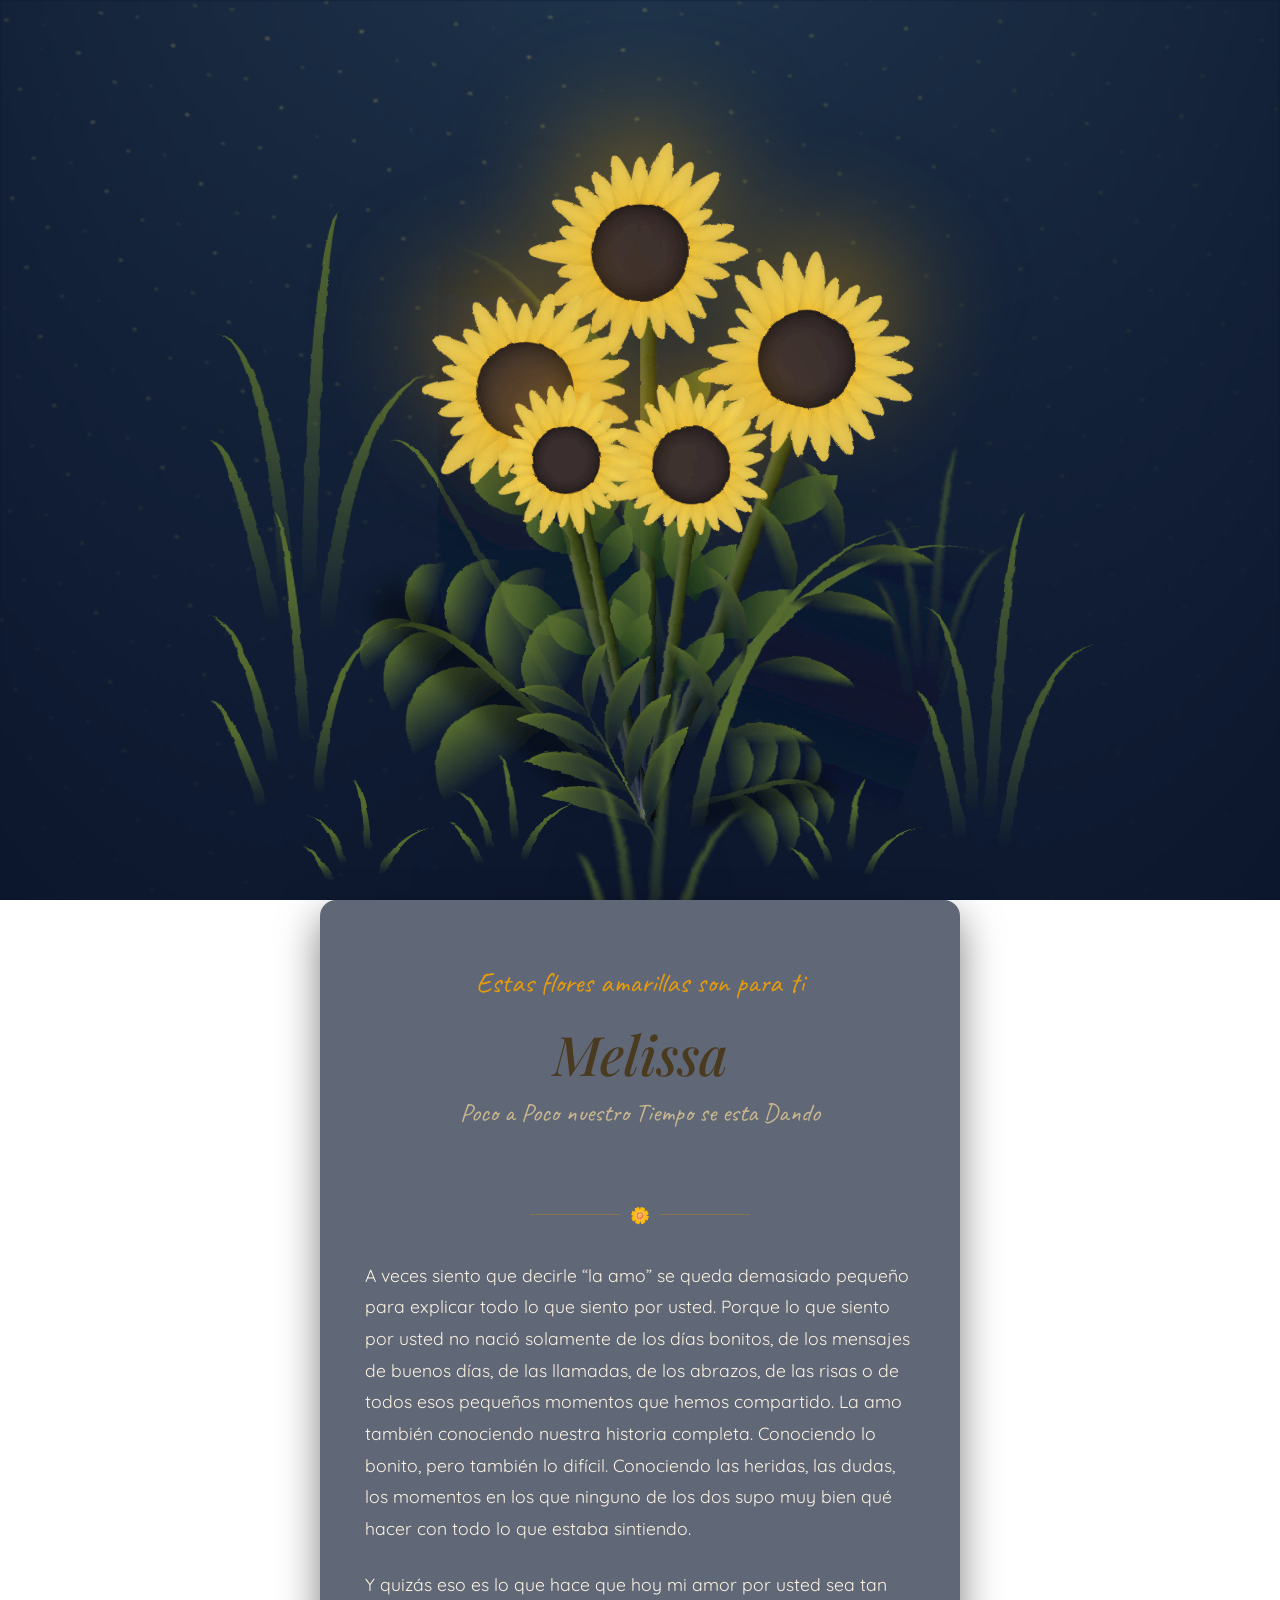
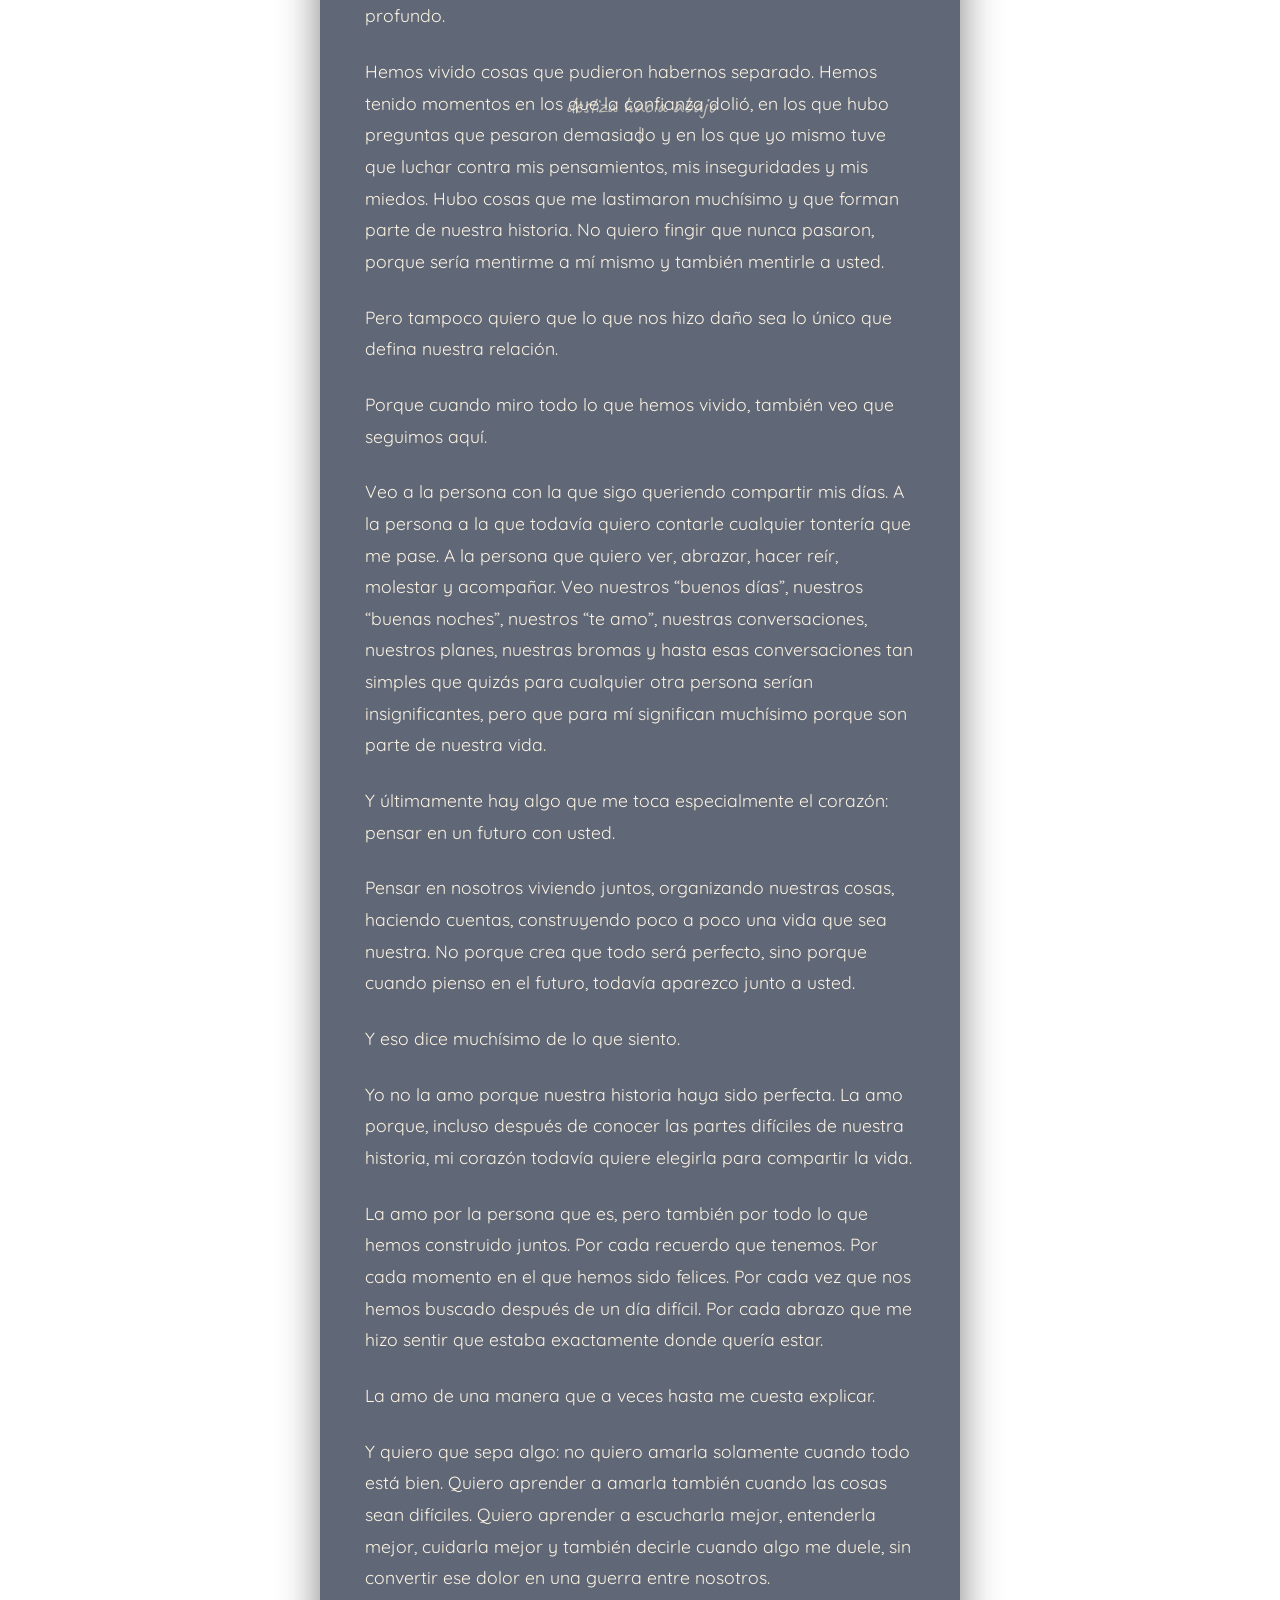
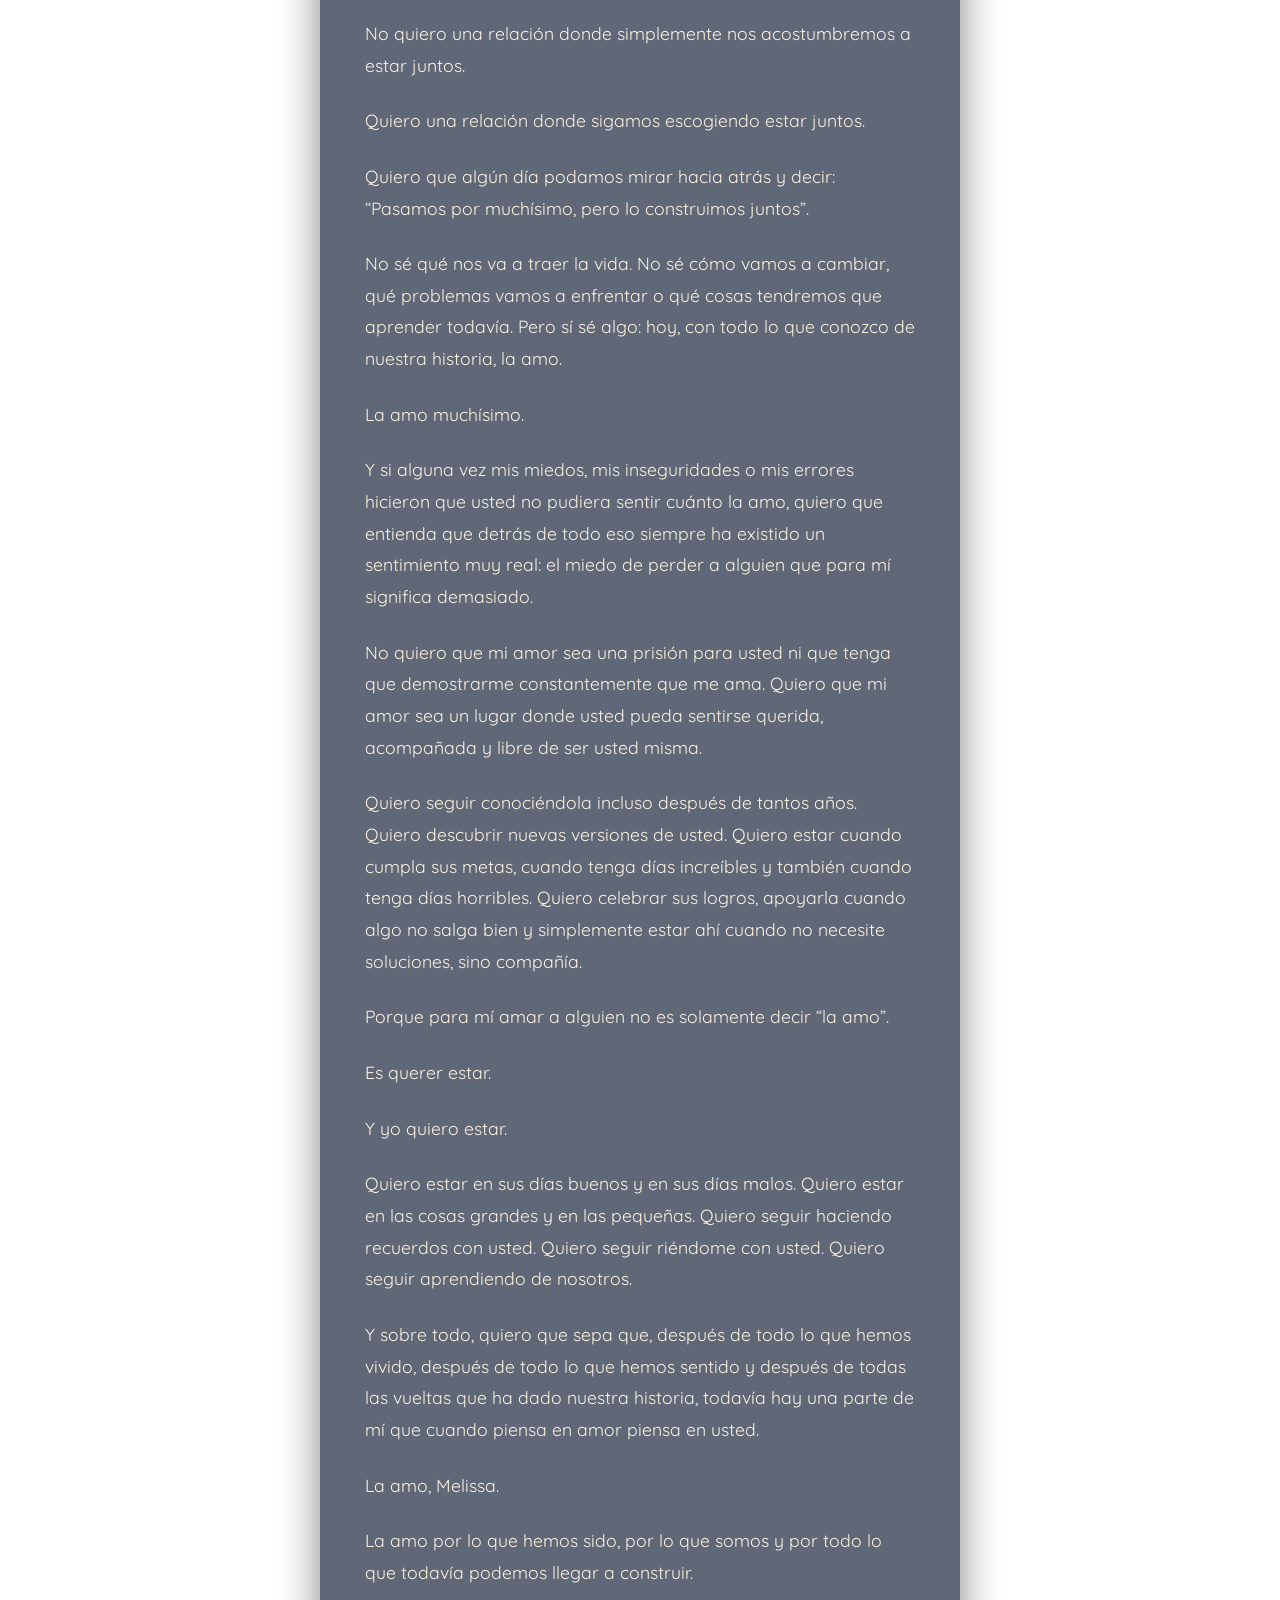
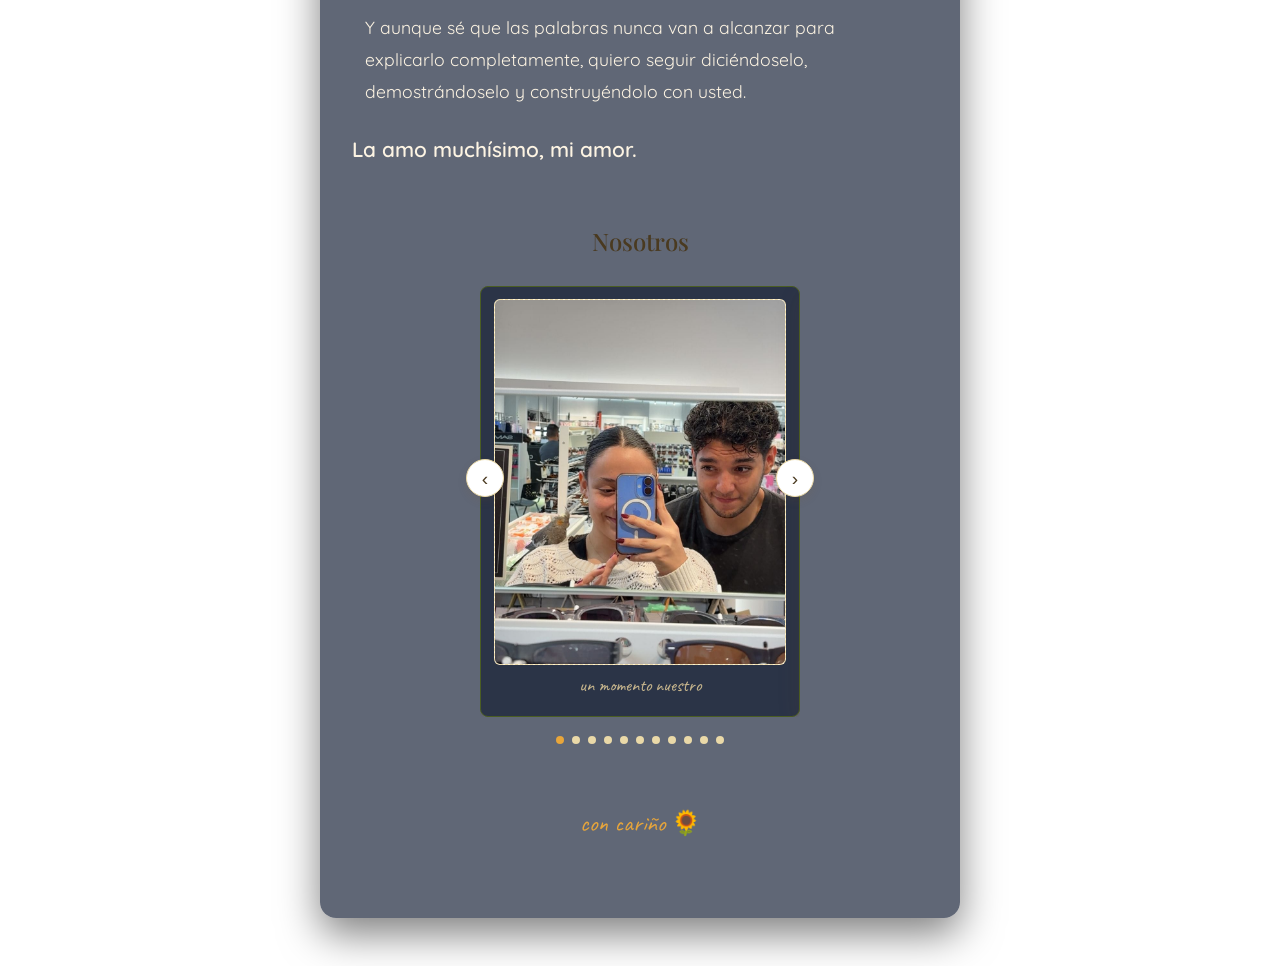
==== commit b334357d: "feat: añadir indicador de scroll y flores adicionales" ====
--- a/index.html
+++ b/index.html
@@ -169,6 +169,33 @@
       animation: fadeIn 1.2s ease-out forwards;
     }
 
+    .scroll-indicator {
+      position: absolute;
+      top: calc(100vh - 110px);
+      left: 50%;
+      transform: translateX(-50%);
+      text-align: center;
+      color: #FDF4E3;
+      font-family: 'Caveat', cursive;
+      font-size: 1.5rem;
+      z-index: 5;
+      animation: fadeInBounce 2s infinite ease-in-out;
+      opacity: 0;
+      animation-delay: 4.5s;
+      animation-fill-mode: forwards;
+    }
+    
+    .scroll-indicator .arrow {
+      font-size: 1.8rem;
+      margin-top: -5px;
+    }
+
+    @keyframes fadeInBounce {
+      0% { transform: translate(-50%, 0); opacity: 0.6; }
+      50% { transform: translate(-50%, 12px); opacity: 1; }
+      100% { transform: translate(-50%, 0); opacity: 0.6; }
+    }
+
     .delay-1 {
       animation-delay: 0.2s;
     }
@@ -722,6 +749,11 @@
 
   <div class="petal-field" id="petalField" aria-hidden="true"></div>
 
+  <div class="scroll-indicator">
+    <span>desliza hacia abajo</span>
+    <div class="arrow">↓</div>
+  </div>
+
   <main>
     <header class="hero fade-in">
       <div class="message fade-in delay-1"
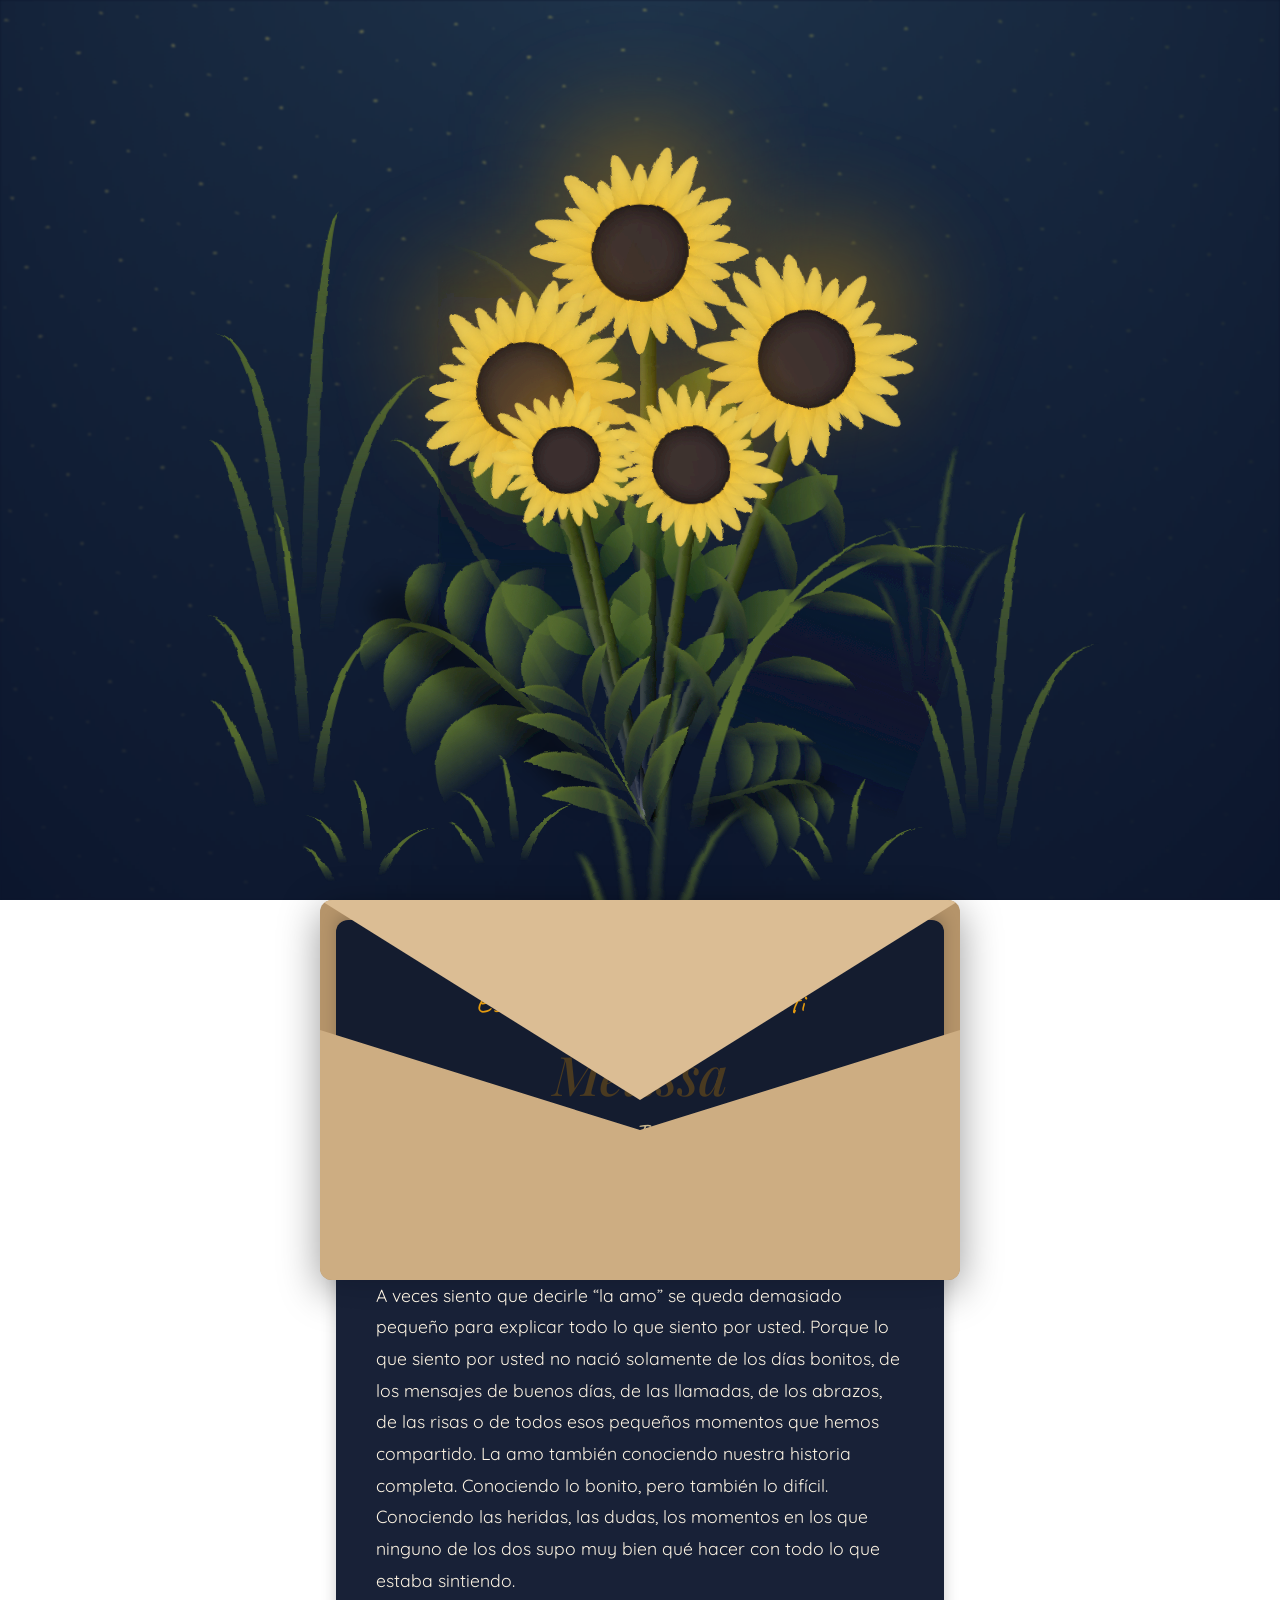
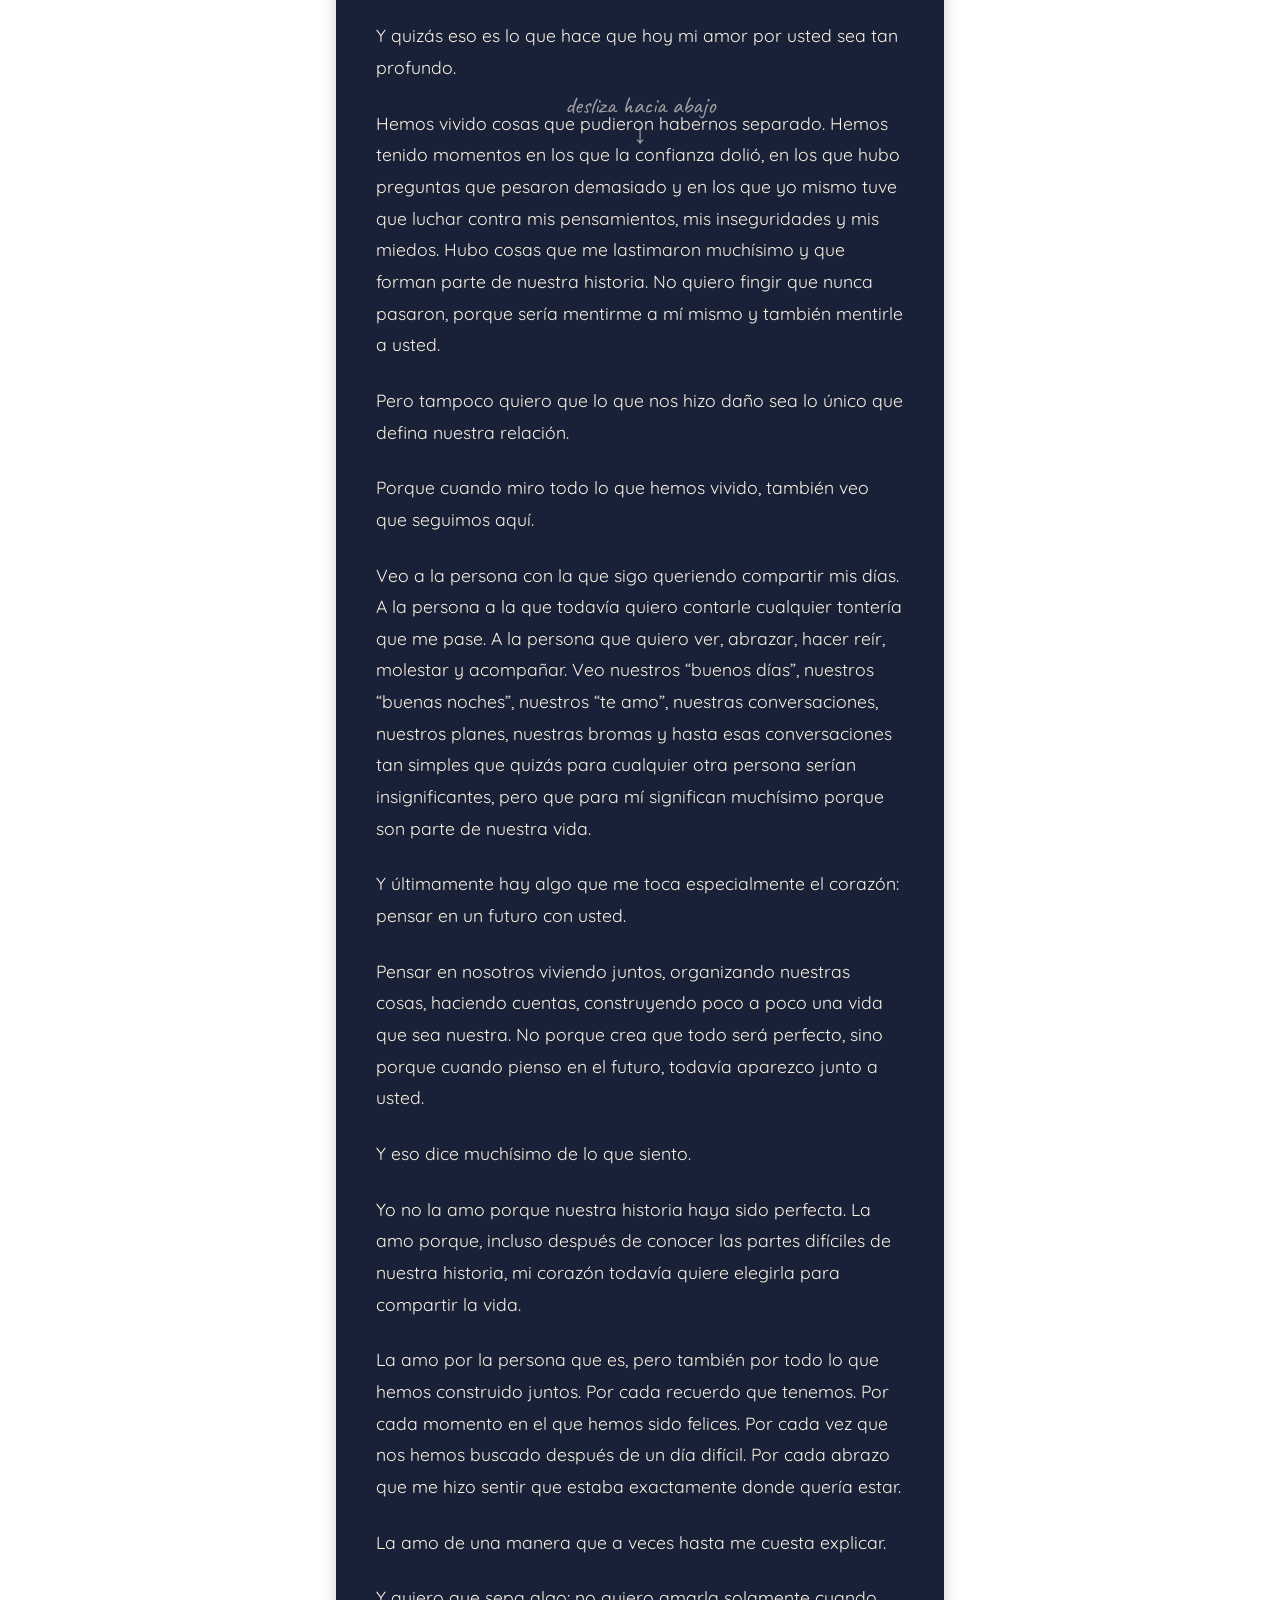
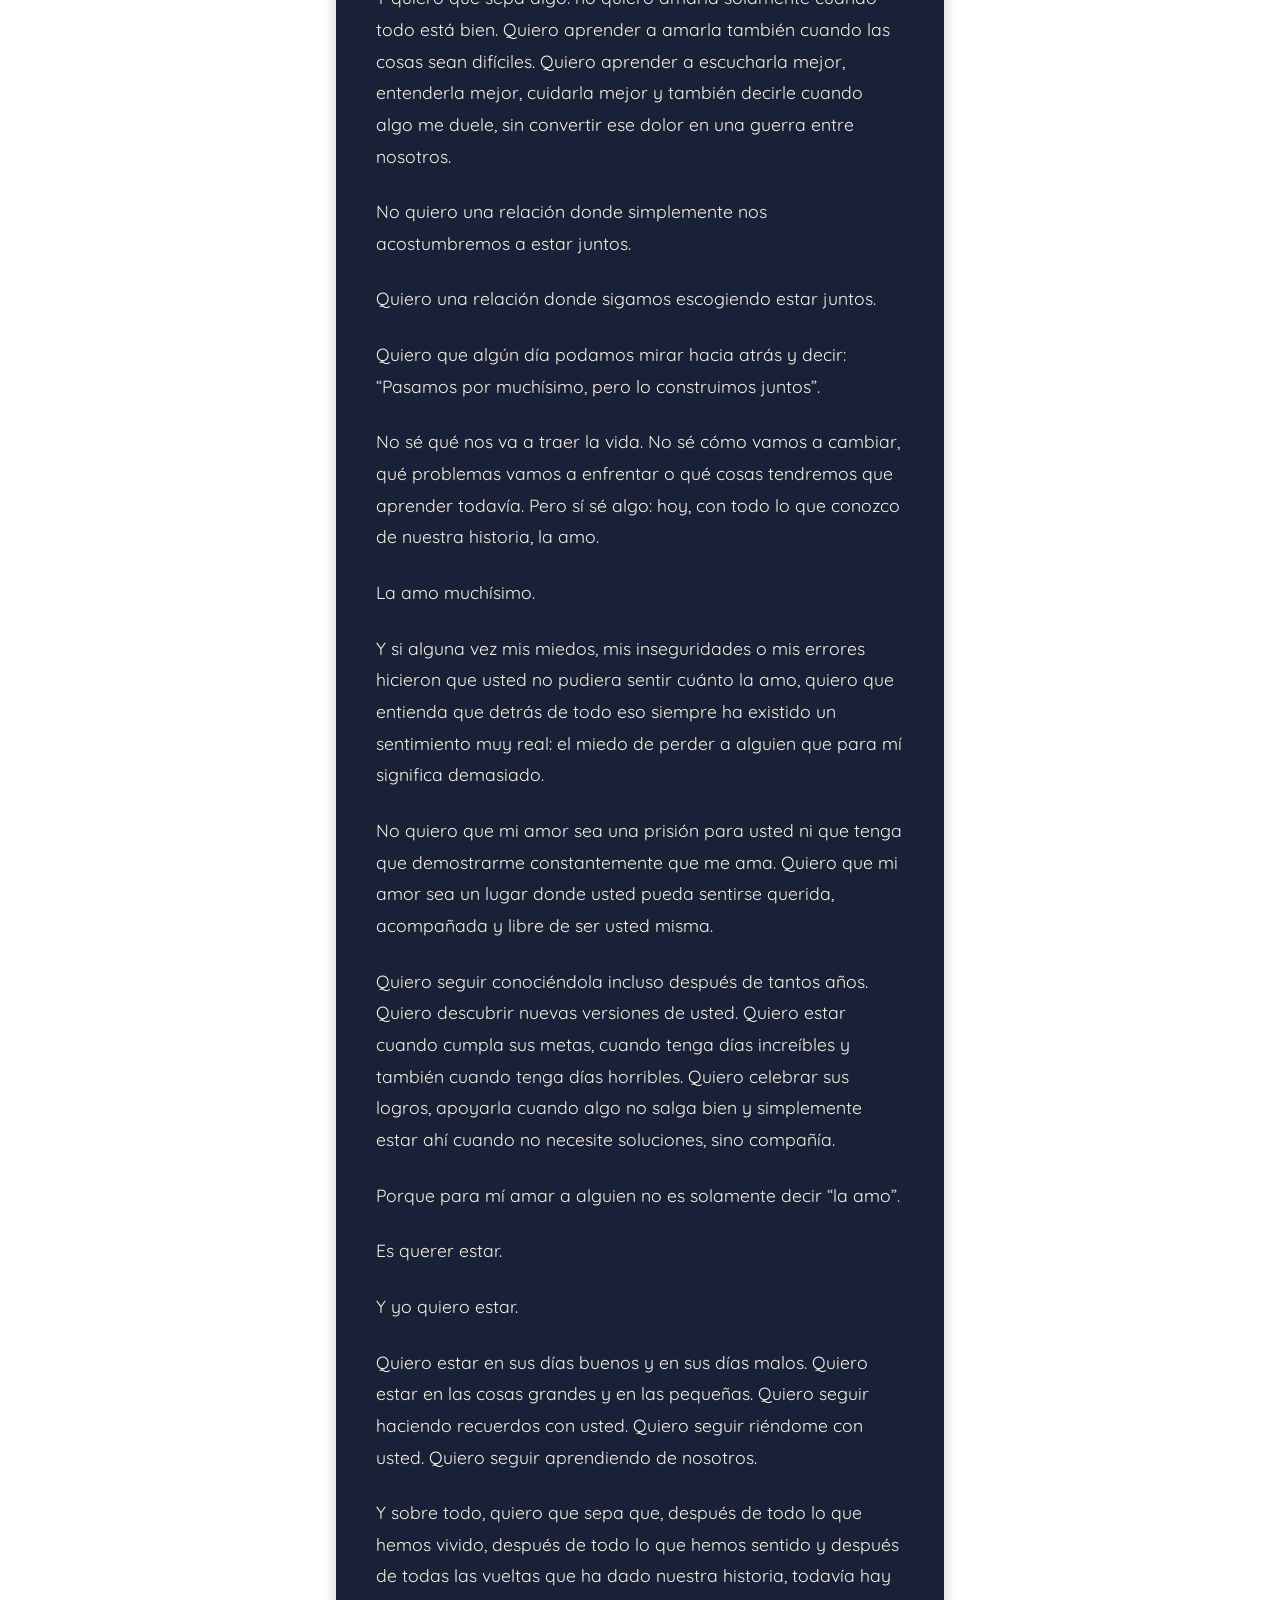
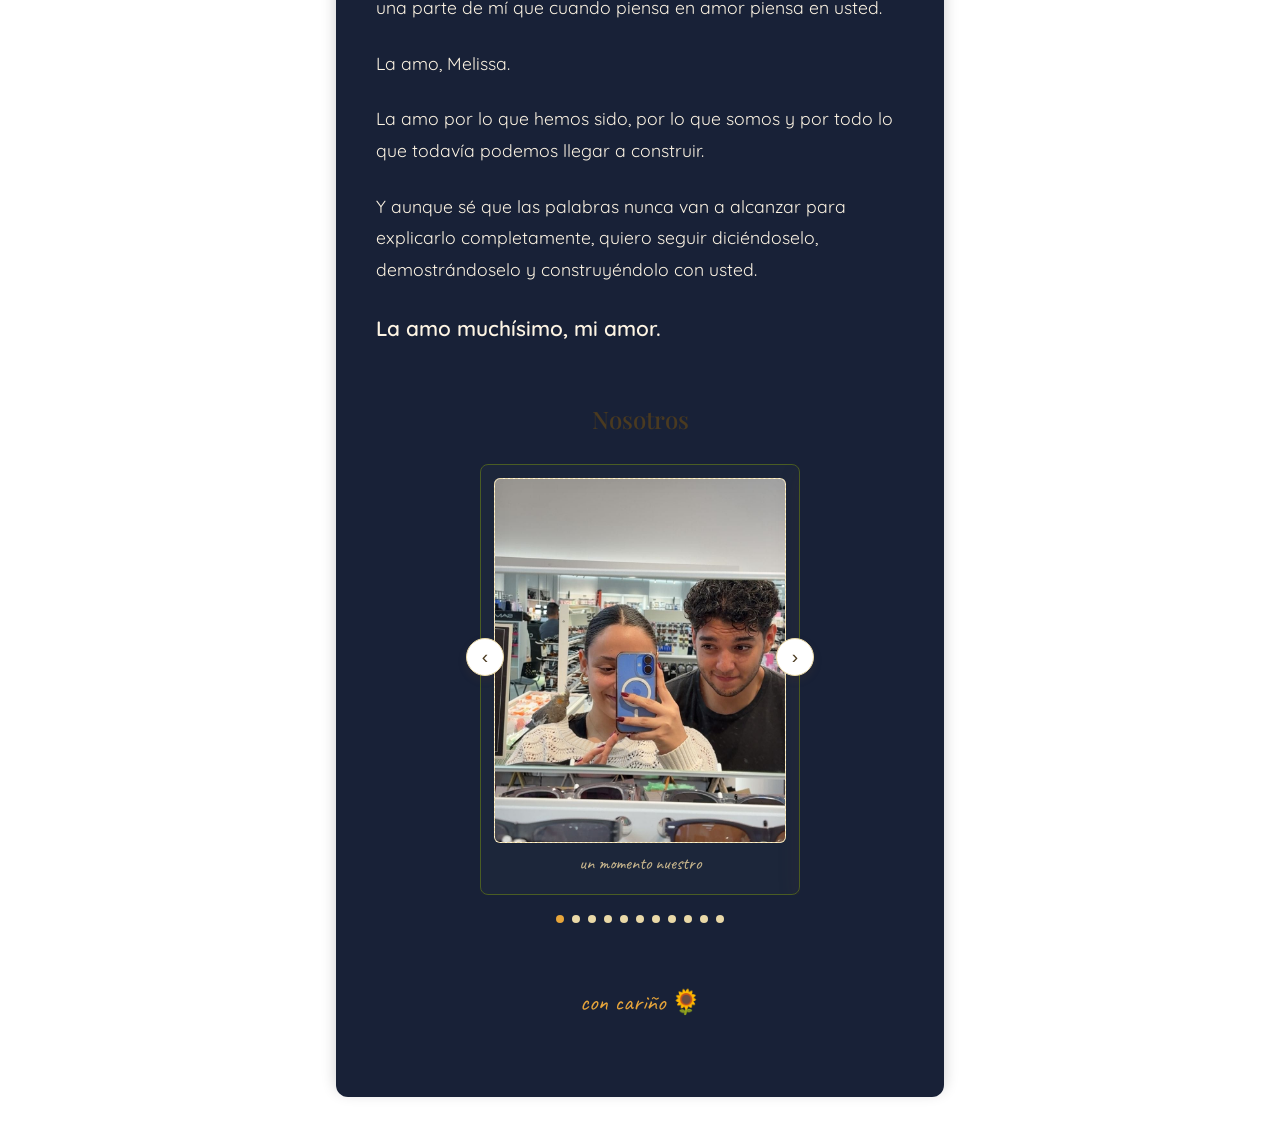
==== commit 49794738: "feat: añadir efecto interactivo de apertura de sobre al hacer scroll" ====
--- a/index.html
+++ b/index.html
@@ -99,17 +99,68 @@
       }
     }
 
-    main {
+    .envelope-wrapper {
       position: relative;
-      z-index: 1;
       max-width: 640px;
       margin: 100vh auto 3rem auto;
-      padding: 4rem 2rem 5rem;
-      background: rgba(12, 22, 45, 0.65);
+      perspective: 1500px;
+      z-index: 2;
+    }
+
+    .envelope-back {
+      position: absolute;
+      top: 0; left: 0; right: 0;
+      height: 380px;
+      background: #b5946a; /* color de papel oscuro */
+      border-radius: 12px;
+      z-index: 1;
+      box-shadow: 0 10px 40px rgba(0, 0, 0, 0.4);
+    }
+
+    main.letter {
+      position: relative;
+      z-index: 2;
+      padding: 4rem 2.5rem 5rem;
+      background: rgba(12, 22, 45, 0.95); /* Menos transparente para legibilidad dentro del sobre */
       backdrop-filter: blur(8px);
-      border-radius: 16px;
-      box-shadow: 0 16px 40px rgba(0, 0, 0, 0.5);
+      border-radius: 12px;
       color: #F5E9CE;
+      width: 95%;
+      margin: 0 auto;
+      transform: translateY(20px);
+      transition: transform 1.8s cubic-bezier(0.4, 0, 0.2, 1);
+      box-shadow: 0 -5px 15px rgba(0, 0, 0, 0.2);
+    }
+
+    .envelope-wrapper.open main.letter {
+      transform: translateY(-80px);
+    }
+
+    .envelope-front {
+      position: absolute;
+      top: 130px; left: 0; right: 0;
+      height: 250px;
+      background: #cdad82;
+      z-index: 3;
+      clip-path: polygon(0 0, 50% 40%, 100% 0, 100% 100%, 0 100%);
+      border-radius: 0 0 12px 12px;
+    }
+
+    .envelope-flap {
+      position: absolute;
+      top: 0; left: 0; right: 0;
+      height: 200px;
+      background: #dbbd94;
+      z-index: 4;
+      clip-path: polygon(0 0, 100% 0, 50% 100%);
+      transform-origin: top center;
+      transition: transform 1.2s cubic-bezier(0.4, 0, 0.2, 1), z-index 1.2s;
+      border-radius: 12px 12px 0 0;
+    }
+
+    .envelope-wrapper.open .envelope-flap {
+      transform: rotateX(180deg);
+      z-index: 1;
     }
 
     main * {
@@ -754,8 +805,10 @@
     <div class="arrow">↓</div>
   </div>
 
-  <main>
-    <header class="hero fade-in">
+  <div class="envelope-wrapper" id="envelopeWrapper">
+    <div class="envelope-back"></div>
+    <main class="letter">
+      <header class="hero fade-in">
       <div class="message fade-in delay-1"
         style="font-family: 'Caveat', cursive; font-size: 1.8rem; color: #E49B0F; margin-bottom: 1rem;">Estas flores
         amarillas son para ti</div>
@@ -923,7 +976,10 @@
     <footer>
       <div class="sign">con cariño 🌻</div>
     </footer>
-  </main>
+    </main>
+    <div class="envelope-front"></div>
+    <div class="envelope-flap"></div>
+  </div>
 
   <script>
     (function () {
@@ -1066,6 +1122,24 @@
         flower.insertBefore(petal, center);
       }
     });
+
+    // Observer para abrir el sobre cuando entra en pantalla
+    const envelope = document.getElementById('envelopeWrapper');
+    const observer = new IntersectionObserver((entries) => {
+      entries.forEach(entry => {
+        if (entry.isIntersecting) {
+          // Agregar un pequeño retraso para que se vea más natural
+          setTimeout(() => {
+            envelope.classList.add('open');
+          }, 300);
+          observer.unobserve(envelope);
+        }
+      });
+    }, { threshold: 0.3 }); // Se activa cuando al menos el 30% del sobre es visible
+
+    if (envelope) {
+      observer.observe(envelope);
+    }
   </script>
 </body>
 
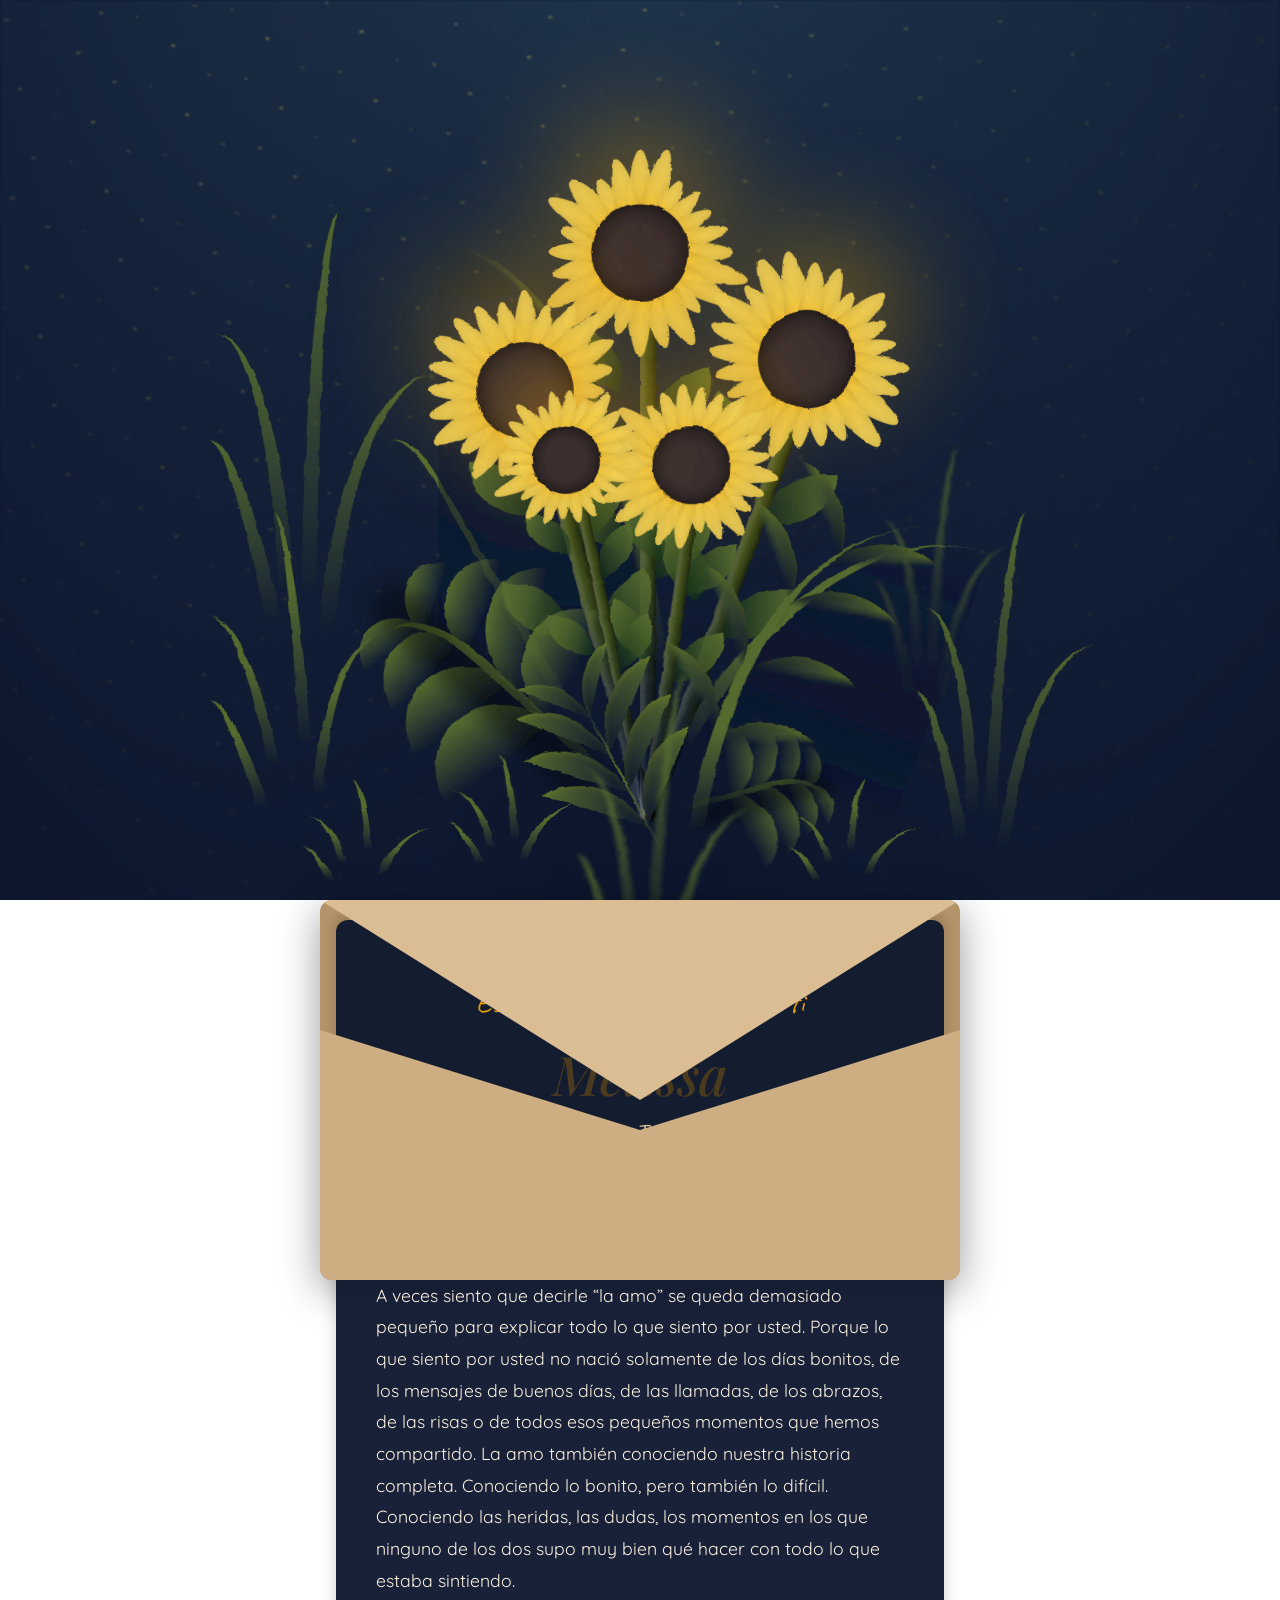
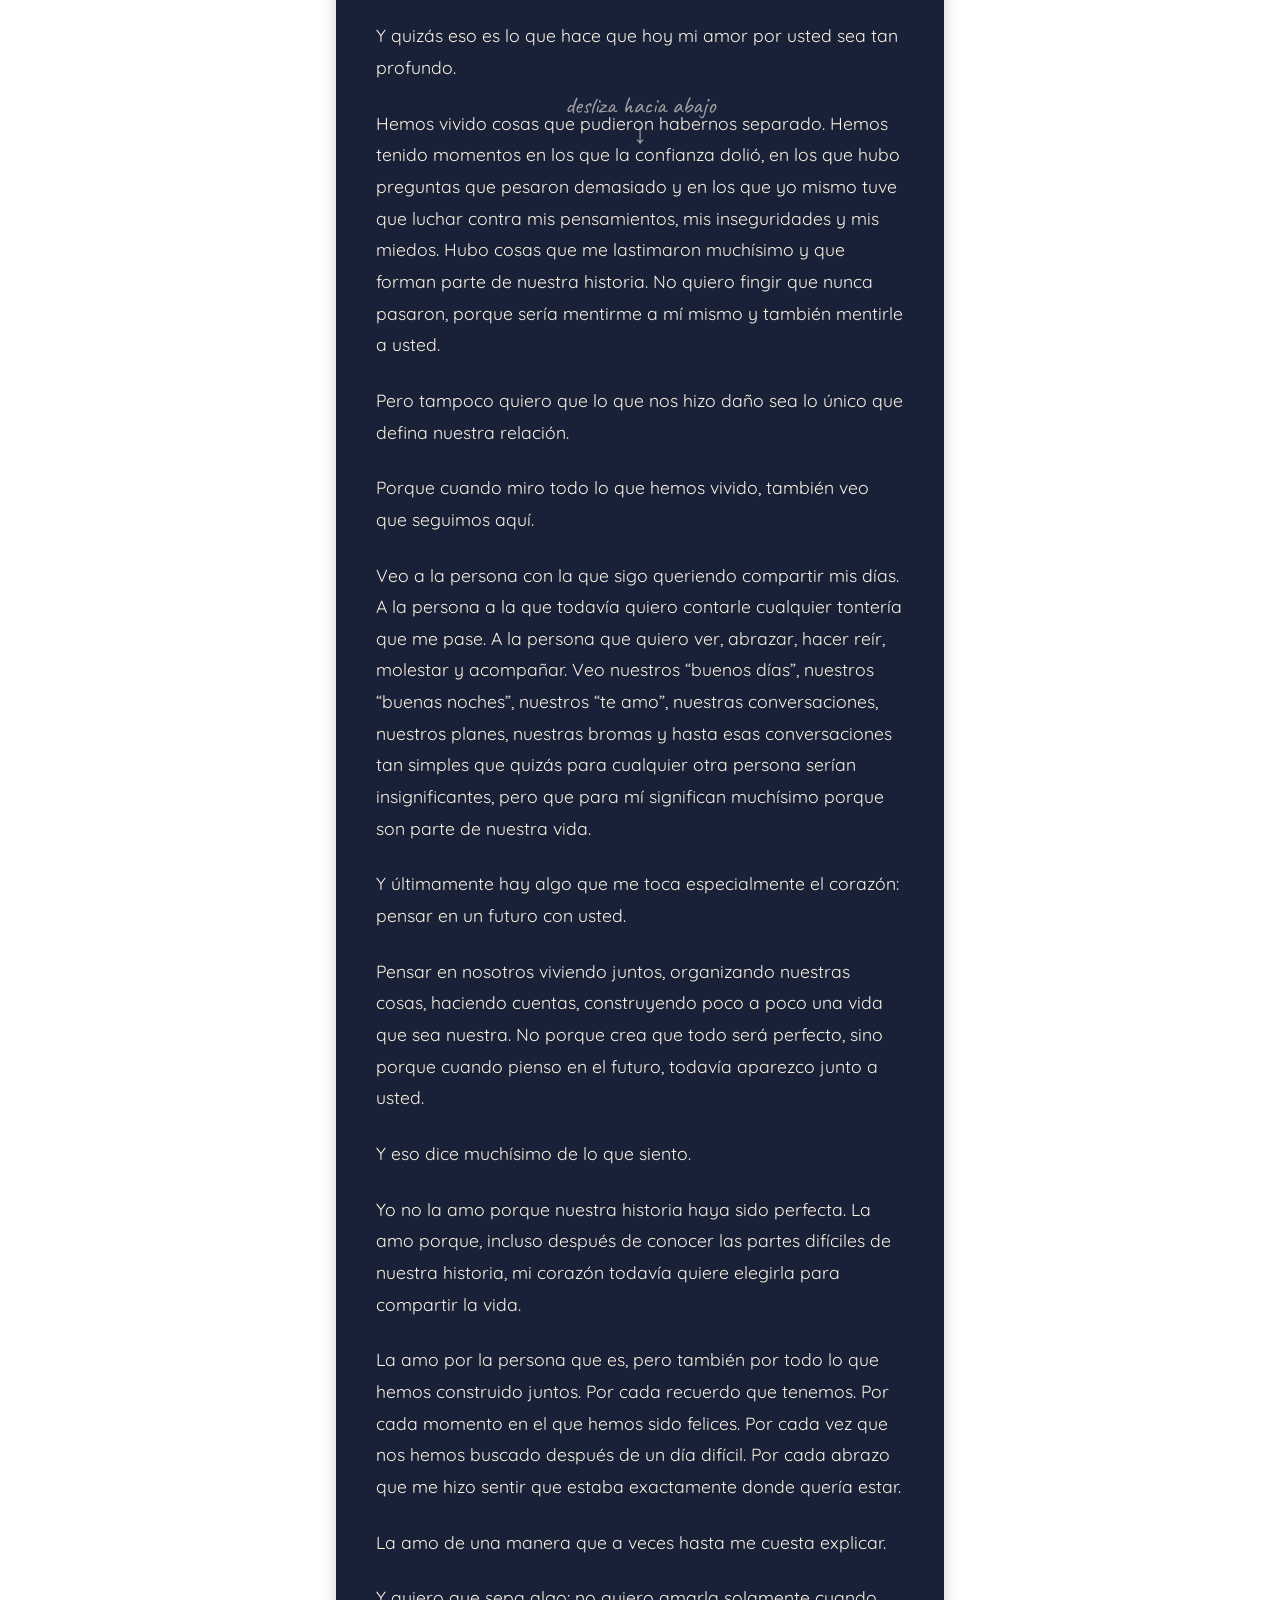
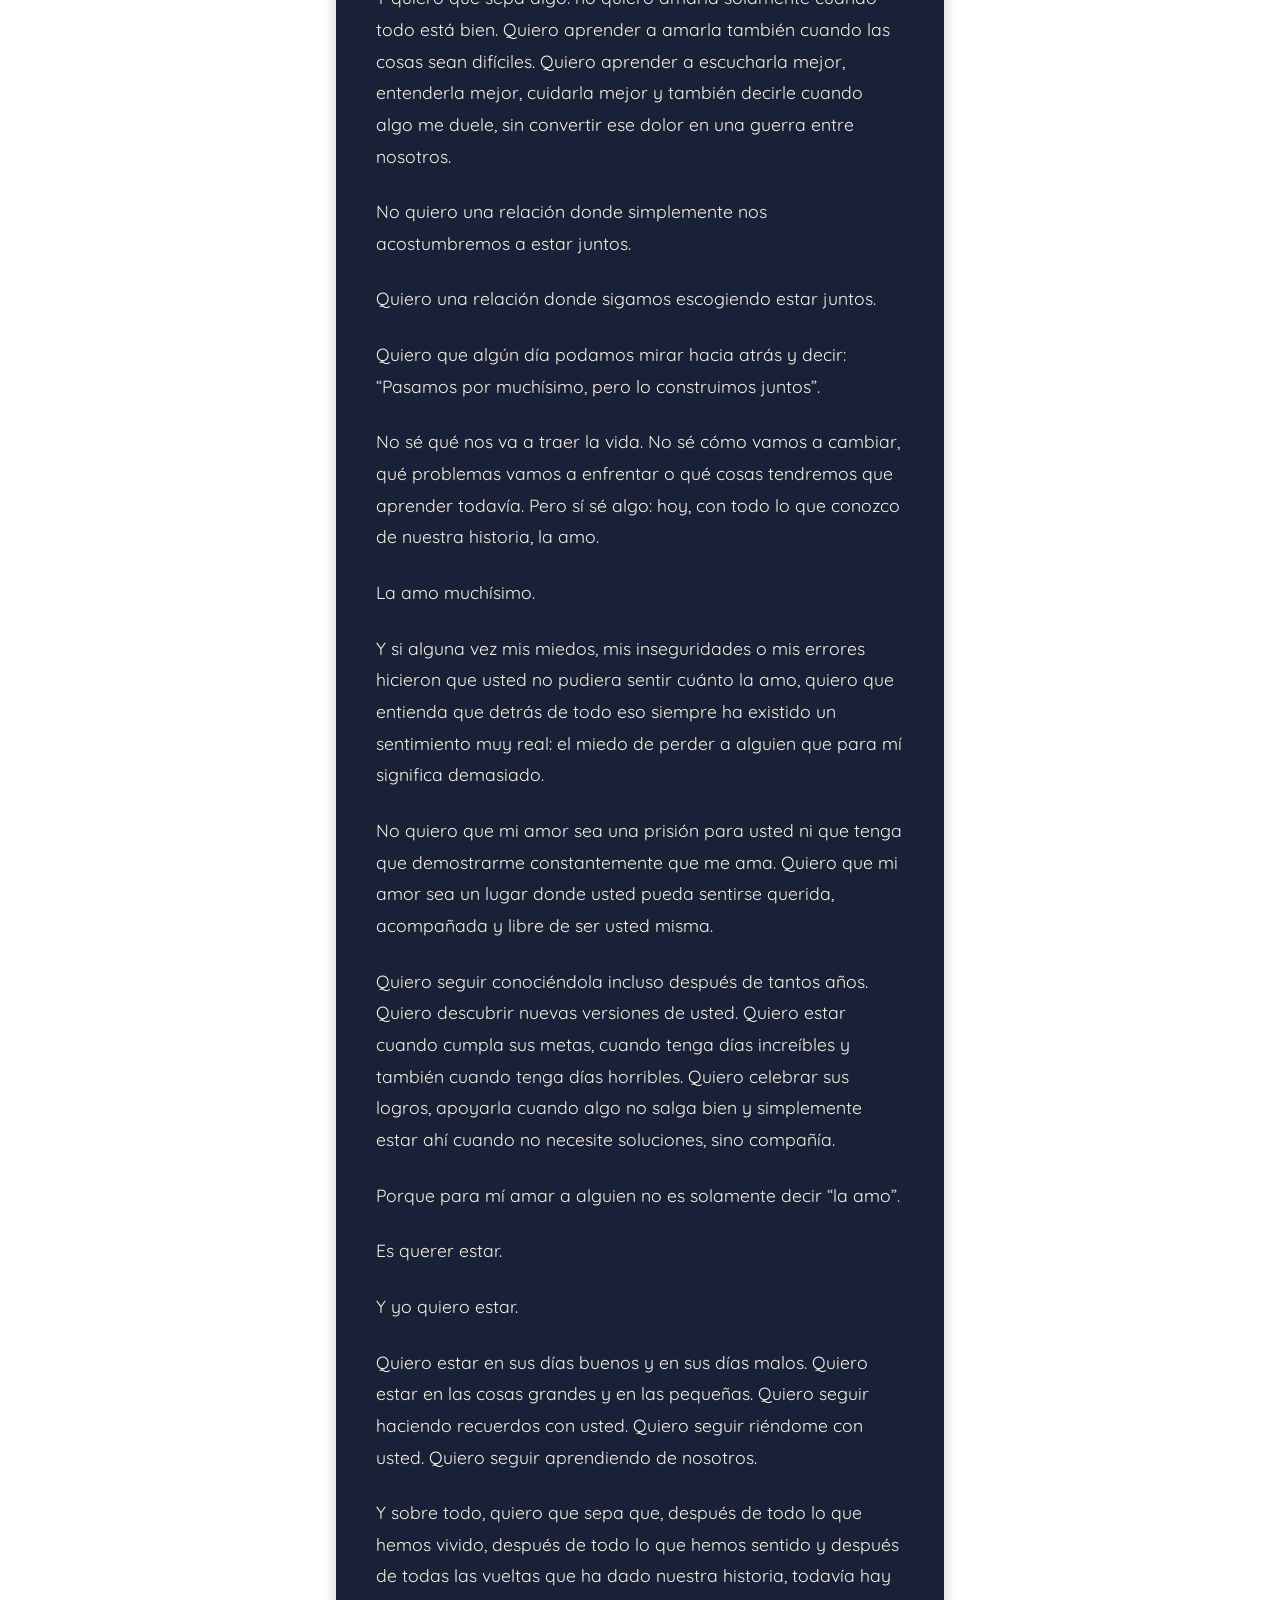
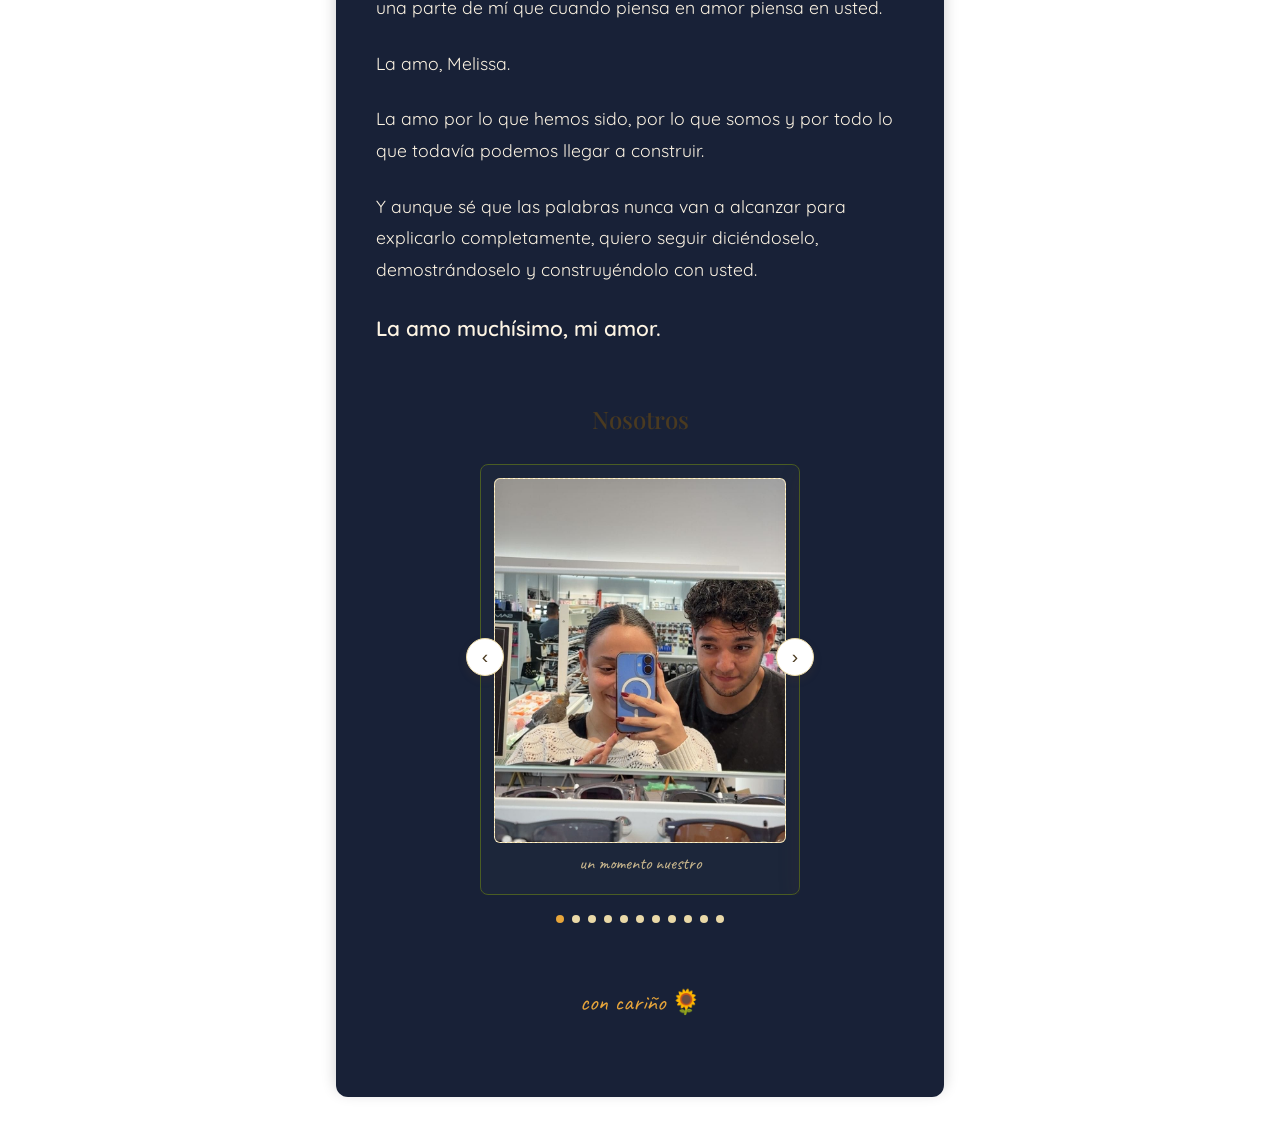
==== commit e5647ca2: "style: sobre desaparece gradualmente y arreglar z-index de la flecha" ====
--- a/index.html
+++ b/index.html
@@ -115,6 +115,7 @@
       border-radius: 12px;
       z-index: 1;
       box-shadow: 0 10px 40px rgba(0, 0, 0, 0.4);
+      transition: opacity 1s ease-in-out 1.2s;
     }
 
     main.letter {
@@ -144,6 +145,7 @@
       z-index: 3;
       clip-path: polygon(0 0, 50% 40%, 100% 0, 100% 100%, 0 100%);
       border-radius: 0 0 12px 12px;
+      transition: opacity 1s ease-in-out 1.2s;
     }
 
     .envelope-flap {
@@ -154,13 +156,20 @@
       z-index: 4;
       clip-path: polygon(0 0, 100% 0, 50% 100%);
       transform-origin: top center;
-      transition: transform 1.2s cubic-bezier(0.4, 0, 0.2, 1), z-index 1.2s;
+      transition: transform 1.2s cubic-bezier(0.4, 0, 0.2, 1), z-index 1.2s, opacity 1s ease-in-out 1.2s;
       border-radius: 12px 12px 0 0;
     }
 
     .envelope-wrapper.open .envelope-flap {
       transform: rotateX(180deg);
       z-index: 1;
+    }
+
+    .envelope-wrapper.open .envelope-back,
+    .envelope-wrapper.open .envelope-front,
+    .envelope-wrapper.open .envelope-flap {
+      opacity: 0;
+      pointer-events: none;
     }
 
     main * {
@@ -229,7 +238,7 @@
       color: #FDF4E3;
       font-family: 'Caveat', cursive;
       font-size: 1.5rem;
-      z-index: 5;
+      z-index: 20;
       animation: fadeInBounce 2s infinite ease-in-out;
       opacity: 0;
       animation-delay: 4.5s;
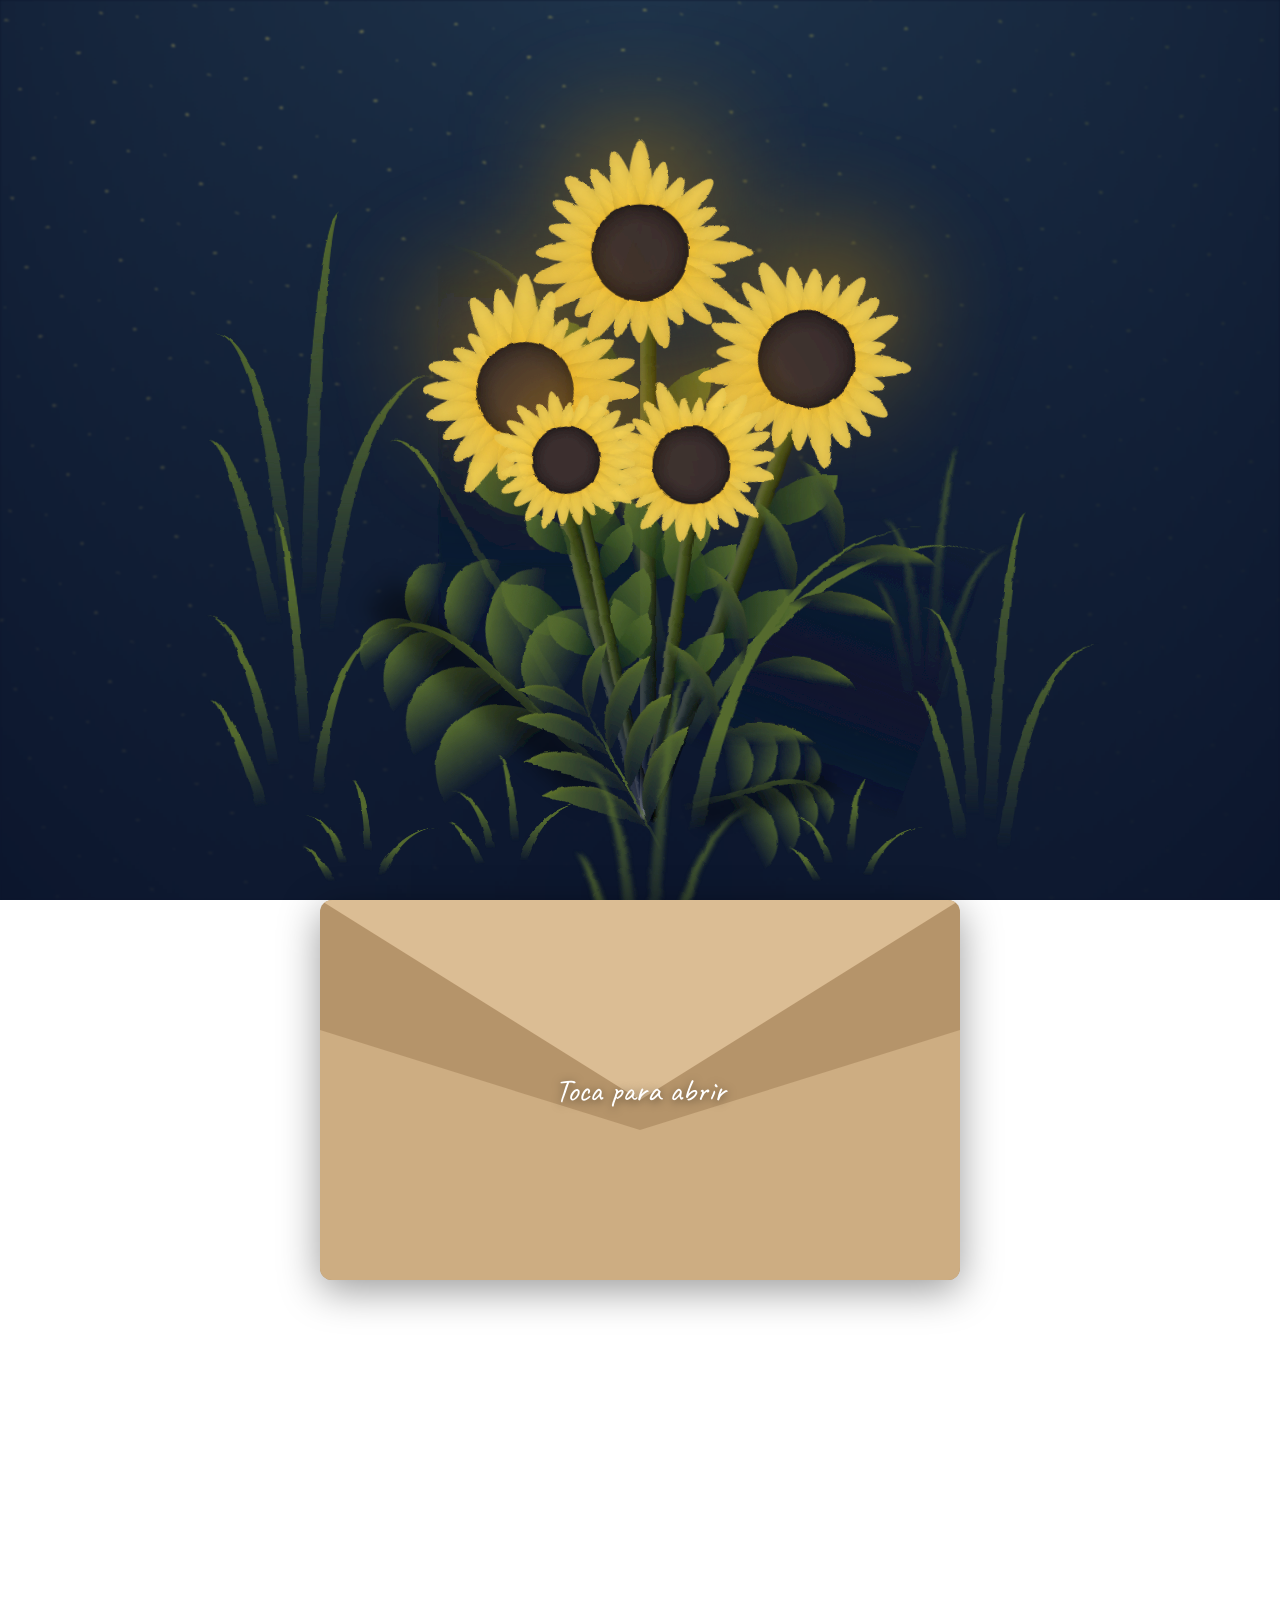
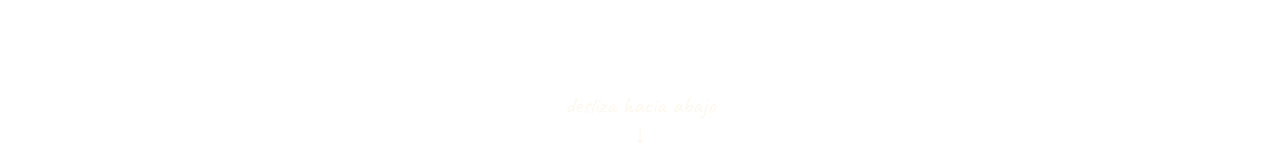
==== commit 2993819c: "feat: carta oculta interactiva con toque en el sobre" ====
--- a/index.html
+++ b/index.html
@@ -102,9 +102,35 @@
     .envelope-wrapper {
       position: relative;
       max-width: 640px;
+      min-height: 380px;
       margin: 100vh auto 3rem auto;
       perspective: 1500px;
       z-index: 2;
+      cursor: pointer;
+    }
+
+    .envelope-instruction {
+      position: absolute;
+      top: 50%;
+      left: 50%;
+      transform: translate(-50%, -50%);
+      z-index: 10;
+      font-family: 'Caveat', cursive;
+      font-size: 2rem;
+      color: #fff;
+      text-shadow: 0 2px 10px rgba(0,0,0,0.5);
+      animation: pulse 1.5s infinite;
+      pointer-events: none;
+      transition: opacity 0.5s;
+    }
+
+    .envelope-wrapper.open .envelope-instruction {
+      opacity: 0;
+    }
+
+    @keyframes pulse {
+      0%, 100% { transform: translate(-50%, -50%) scale(1); opacity: 0.8; }
+      50% { transform: translate(-50%, -50%) scale(1.1); opacity: 1; }
     }
 
     .envelope-back {
@@ -121,19 +147,25 @@
     main.letter {
       position: relative;
       z-index: 2;
-      padding: 4rem 2.5rem 5rem;
-      background: rgba(12, 22, 45, 0.95); /* Menos transparente para legibilidad dentro del sobre */
+      padding: 0;
+      max-height: 0;
+      overflow: hidden;
+      opacity: 0;
+      background: rgba(12, 22, 45, 0.95);
       backdrop-filter: blur(8px);
       border-radius: 12px;
       color: #F5E9CE;
       width: 95%;
       margin: 0 auto;
       transform: translateY(20px);
-      transition: transform 1.8s cubic-bezier(0.4, 0, 0.2, 1);
+      transition: max-height 2s ease-in-out 0.3s, padding 1s ease-in-out 0.3s, opacity 1s ease-in-out 0.8s, transform 1.8s cubic-bezier(0.4, 0, 0.2, 1) 0.3s;
       box-shadow: 0 -5px 15px rgba(0, 0, 0, 0.2);
     }
 
     .envelope-wrapper.open main.letter {
+      padding: 4rem 2.5rem 5rem;
+      max-height: 10000px;
+      opacity: 1;
       transform: translateY(-80px);
     }
 
@@ -816,6 +848,7 @@
 
   <div class="envelope-wrapper" id="envelopeWrapper">
     <div class="envelope-back"></div>
+    <div class="envelope-instruction">Toca para abrir</div>
     <main class="letter">
       <header class="hero fade-in">
       <div class="message fade-in delay-1"
@@ -1132,22 +1165,16 @@
       }
     });
 
-    // Observer para abrir el sobre cuando entra en pantalla
+    // Interacción para abrir el sobre al tocarlo
     const envelope = document.getElementById('envelopeWrapper');
-    const observer = new IntersectionObserver((entries) => {
-      entries.forEach(entry => {
-        if (entry.isIntersecting) {
-          // Agregar un pequeño retraso para que se vea más natural
-          setTimeout(() => {
-            envelope.classList.add('open');
-          }, 300);
-          observer.unobserve(envelope);
+    if (envelope) {
+      envelope.addEventListener('click', function() {
+        if (!this.classList.contains('open')) {
+          this.classList.add('open');
+          // Quitar cursor pointer para que se sienta como texto normal después
+          this.style.cursor = 'default';
         }
       });
-    }, { threshold: 0.3 }); // Se activa cuando al menos el 30% del sobre es visible
-
-    if (envelope) {
-      observer.observe(envelope);
     }
   </script>
 </body>
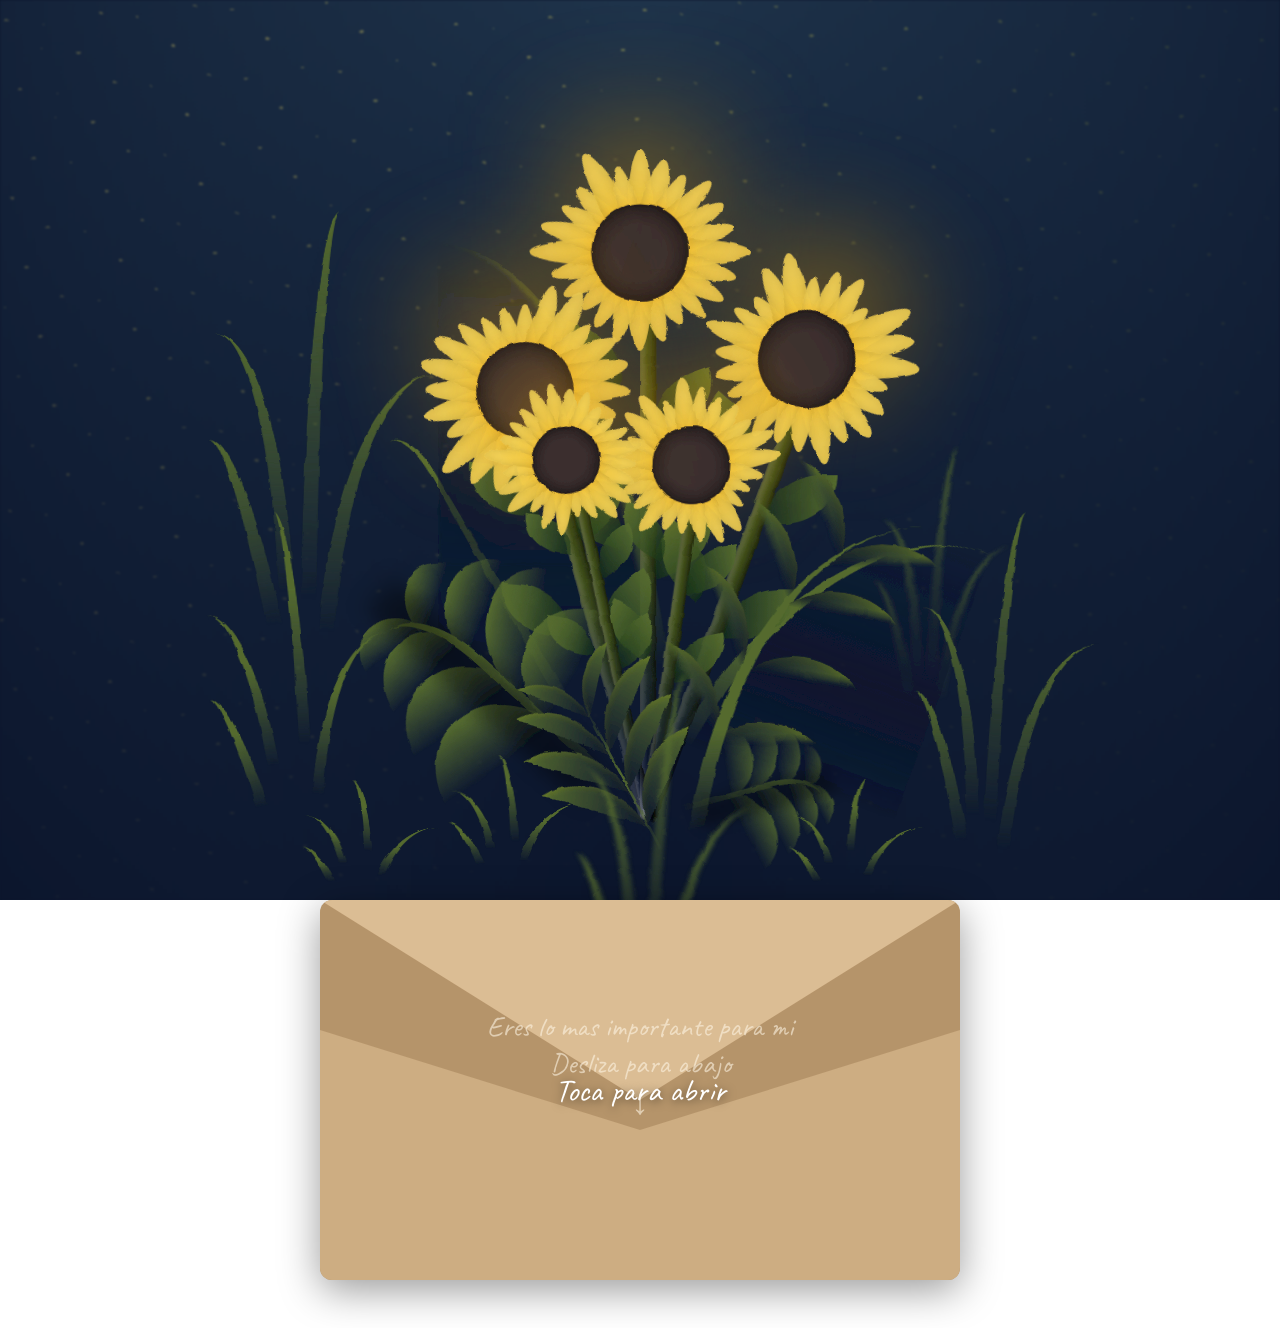
==== commit 36a8be07: "style: actualizar texto de scroll y moverlo arriba" ====
--- a/index.html
+++ b/index.html
@@ -263,23 +263,24 @@
 
     .scroll-indicator {
       position: absolute;
-      top: calc(100vh - 110px);
+      top: 12vh;
       left: 50%;
       transform: translateX(-50%);
       text-align: center;
       color: #FDF4E3;
       font-family: 'Caveat', cursive;
-      font-size: 1.5rem;
+      font-size: 1.8rem;
       z-index: 20;
       animation: fadeInBounce 2s infinite ease-in-out;
       opacity: 0;
       animation-delay: 4.5s;
       animation-fill-mode: forwards;
+      width: 90%;
     }
     
     .scroll-indicator .arrow {
-      font-size: 1.8rem;
-      margin-top: -5px;
+      font-size: 2.2rem;
+      margin-top: -2px;
     }
 
     @keyframes fadeInBounce {
@@ -842,7 +843,7 @@
   <div class="petal-field" id="petalField" aria-hidden="true"></div>
 
   <div class="scroll-indicator">
-    <span>desliza hacia abajo</span>
+    <span>Eres lo mas importante para mi<br>Desliza para abajo</span>
     <div class="arrow">↓</div>
   </div>
 
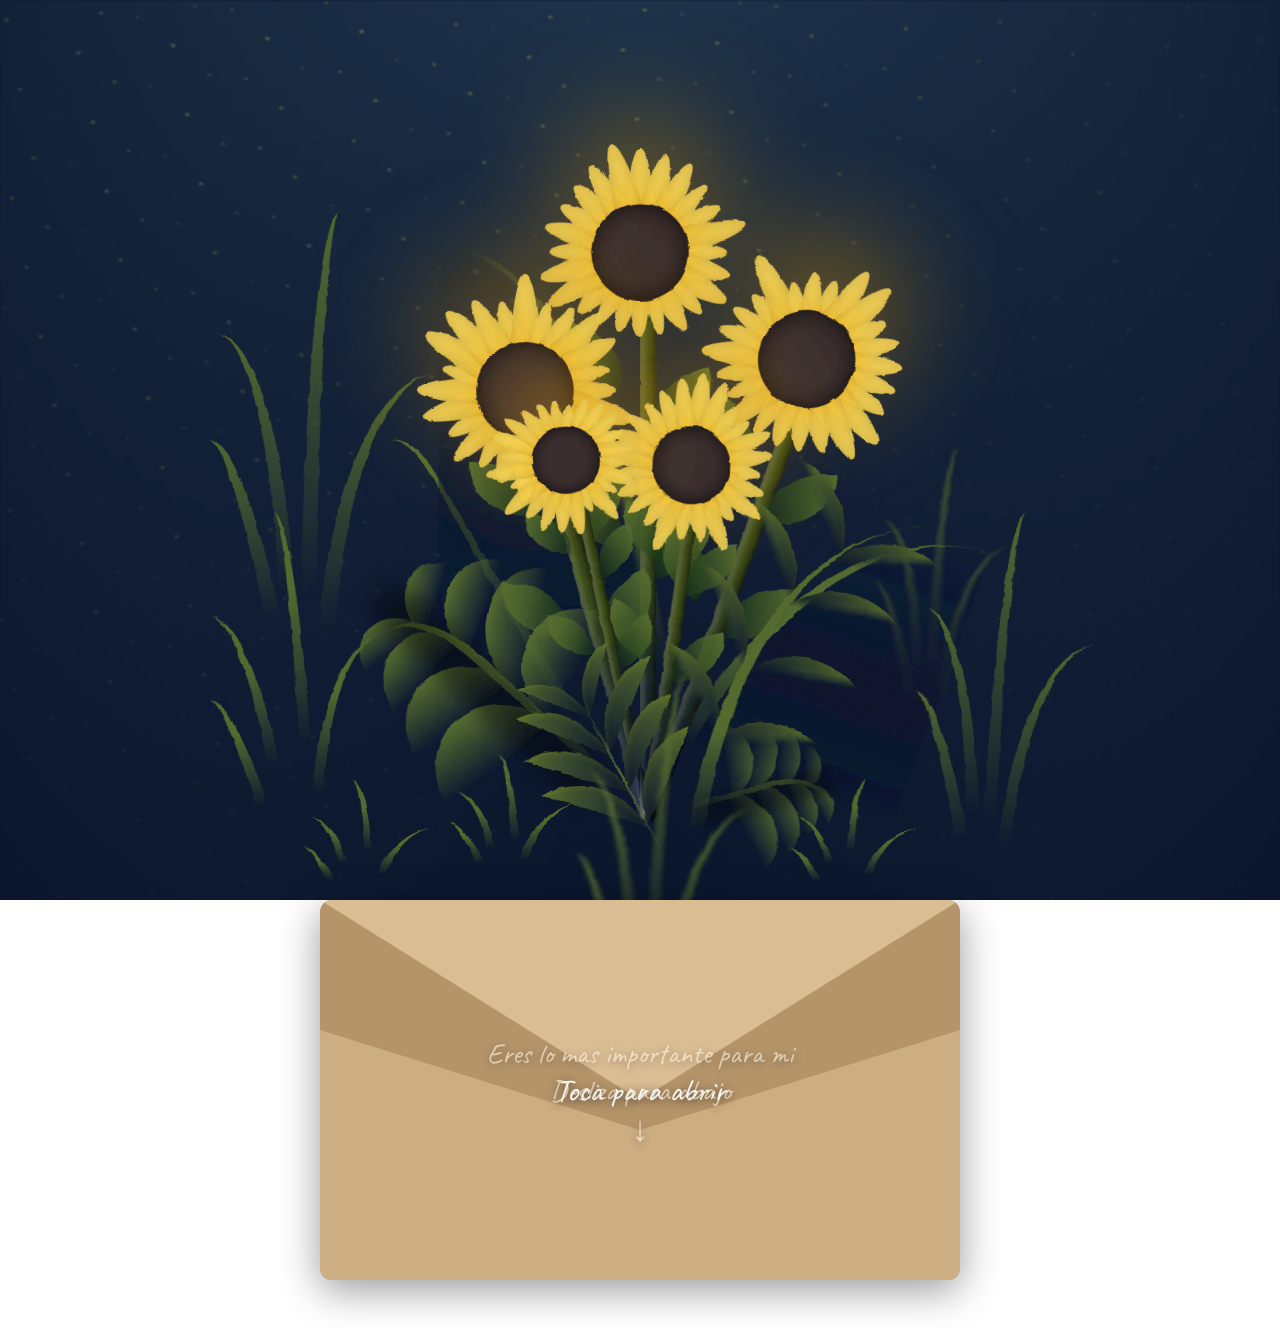
==== commit 3a1f0177: "style: sincronizar aparición del texto de scroll con el crecimiento de las flores" ====
--- a/index.html
+++ b/index.html
@@ -263,19 +263,20 @@
 
     .scroll-indicator {
       position: absolute;
-      top: 12vh;
+      top: 15vh;
       left: 50%;
       transform: translateX(-50%);
       text-align: center;
       color: #FDF4E3;
       font-family: 'Caveat', cursive;
       font-size: 1.8rem;
-      z-index: 20;
+      z-index: 30;
       animation: fadeInBounce 2s infinite ease-in-out;
       opacity: 0;
-      animation-delay: 4.5s;
+      animation-delay: 3s;
       animation-fill-mode: forwards;
       width: 90%;
+      text-shadow: 0 2px 10px rgba(0,0,0,0.5);
     }
     
     .scroll-indicator .arrow {
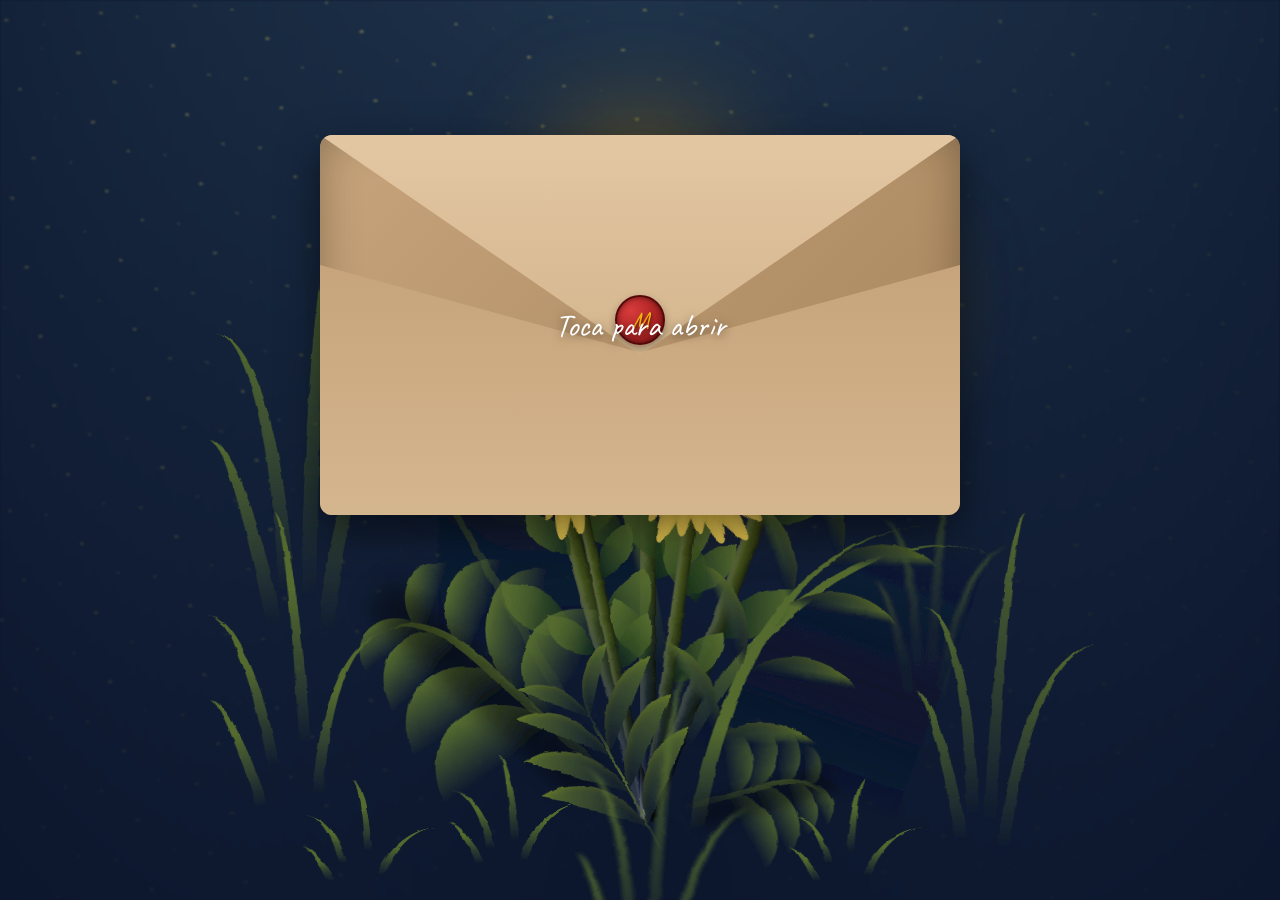
==== commit e65c0b52: "feat: sobre rediseñado cinemático centrado y aparición de 7.5s" ====
--- a/index.html
+++ b/index.html
@@ -103,10 +103,17 @@
       position: relative;
       max-width: 640px;
       min-height: 380px;
-      margin: 100vh auto 3rem auto;
+      margin: 15vh auto 3rem auto;
       perspective: 1500px;
-      z-index: 2;
+      z-index: 20;
       cursor: pointer;
+      opacity: 0;
+      animation: fadeInEnvelope 1.5s ease-in-out forwards;
+      animation-delay: 7.5s;
+    }
+
+    @keyframes fadeInEnvelope {
+      to { opacity: 1; }
     }
 
     .envelope-instruction {
@@ -137,10 +144,10 @@
       position: absolute;
       top: 0; left: 0; right: 0;
       height: 380px;
-      background: #b5946a; /* color de papel oscuro */
+      background: linear-gradient(135deg, #c7a47b, #a6845c);
       border-radius: 12px;
       z-index: 1;
-      box-shadow: 0 10px 40px rgba(0, 0, 0, 0.4);
+      box-shadow: inset 0 0 40px rgba(0,0,0,0.3), 0 15px 40px rgba(0, 0, 0, 0.5);
       transition: opacity 1s ease-in-out 1.2s;
     }
 
@@ -173,23 +180,52 @@
       position: absolute;
       top: 130px; left: 0; right: 0;
       height: 250px;
-      background: #cdad82;
+      background: linear-gradient(to top, #d4b68e, #c7a47b);
       z-index: 3;
-      clip-path: polygon(0 0, 50% 40%, 100% 0, 100% 100%, 0 100%);
+      clip-path: polygon(0 0, 50% 35%, 100% 0, 100% 100%, 0 100%);
       border-radius: 0 0 12px 12px;
+      box-shadow: 0 -2px 10px rgba(0,0,0,0.1);
       transition: opacity 1s ease-in-out 1.2s;
     }
 
     .envelope-flap {
       position: absolute;
       top: 0; left: 0; right: 0;
-      height: 200px;
-      background: #dbbd94;
+      height: 220px;
+      background: linear-gradient(to bottom, #e3c7a3, #d4b68e);
       z-index: 4;
       clip-path: polygon(0 0, 100% 0, 50% 100%);
       transform-origin: top center;
       transition: transform 1.2s cubic-bezier(0.4, 0, 0.2, 1), z-index 1.2s, opacity 1s ease-in-out 1.2s;
       border-radius: 12px 12px 0 0;
+      filter: drop-shadow(0 5px 10px rgba(0,0,0,0.2));
+    }
+
+    .wax-seal {
+      position: absolute;
+      bottom: 10px;
+      left: 50%;
+      transform: translateX(-50%);
+      width: 50px;
+      height: 50px;
+      background: radial-gradient(circle at 30% 30%, #d83b3b, #8a1313);
+      border-radius: 50%;
+      z-index: 5;
+      box-shadow: 0 4px 8px rgba(0,0,0,0.3), inset 0 0 5px rgba(0,0,0,0.5);
+      border: 2px solid #570909;
+    }
+    
+    .wax-seal::after {
+      content: 'M';
+      position: absolute;
+      top: 50%;
+      left: 50%;
+      transform: translate(-50%, -50%);
+      font-family: 'Caveat', cursive;
+      font-size: 1.5rem;
+      color: #ffd700;
+      opacity: 0.8;
+      text-shadow: 1px 1px 2px rgba(0,0,0,0.5);
     }
 
     .envelope-wrapper.open .envelope-flap {
@@ -261,34 +297,6 @@
       animation: fadeIn 1.2s ease-out forwards;
     }
 
-    .scroll-indicator {
-      position: absolute;
-      top: 15vh;
-      left: 50%;
-      transform: translateX(-50%);
-      text-align: center;
-      color: #FDF4E3;
-      font-family: 'Caveat', cursive;
-      font-size: 1.8rem;
-      z-index: 30;
-      animation: fadeInBounce 2s infinite ease-in-out;
-      opacity: 0;
-      animation-delay: 3s;
-      animation-fill-mode: forwards;
-      width: 90%;
-      text-shadow: 0 2px 10px rgba(0,0,0,0.5);
-    }
-    
-    .scroll-indicator .arrow {
-      font-size: 2.2rem;
-      margin-top: -2px;
-    }
-
-    @keyframes fadeInBounce {
-      0% { transform: translate(-50%, 0); opacity: 0.6; }
-      50% { transform: translate(-50%, 12px); opacity: 1; }
-      100% { transform: translate(-50%, 0); opacity: 0.6; }
-    }
 
     .delay-1 {
       animation-delay: 0.2s;
@@ -843,10 +851,7 @@
 
   <div class="petal-field" id="petalField" aria-hidden="true"></div>
 
-  <div class="scroll-indicator">
-    <span>Eres lo mas importante para mi<br>Desliza para abajo</span>
-    <div class="arrow">↓</div>
-  </div>
+
 
   <div class="envelope-wrapper" id="envelopeWrapper">
     <div class="envelope-back"></div>
@@ -1022,7 +1027,9 @@
     </footer>
     </main>
     <div class="envelope-front"></div>
-    <div class="envelope-flap"></div>
+    <div class="envelope-flap">
+      <div class="wax-seal"></div>
+    </div>
   </div>
 
   <script>
